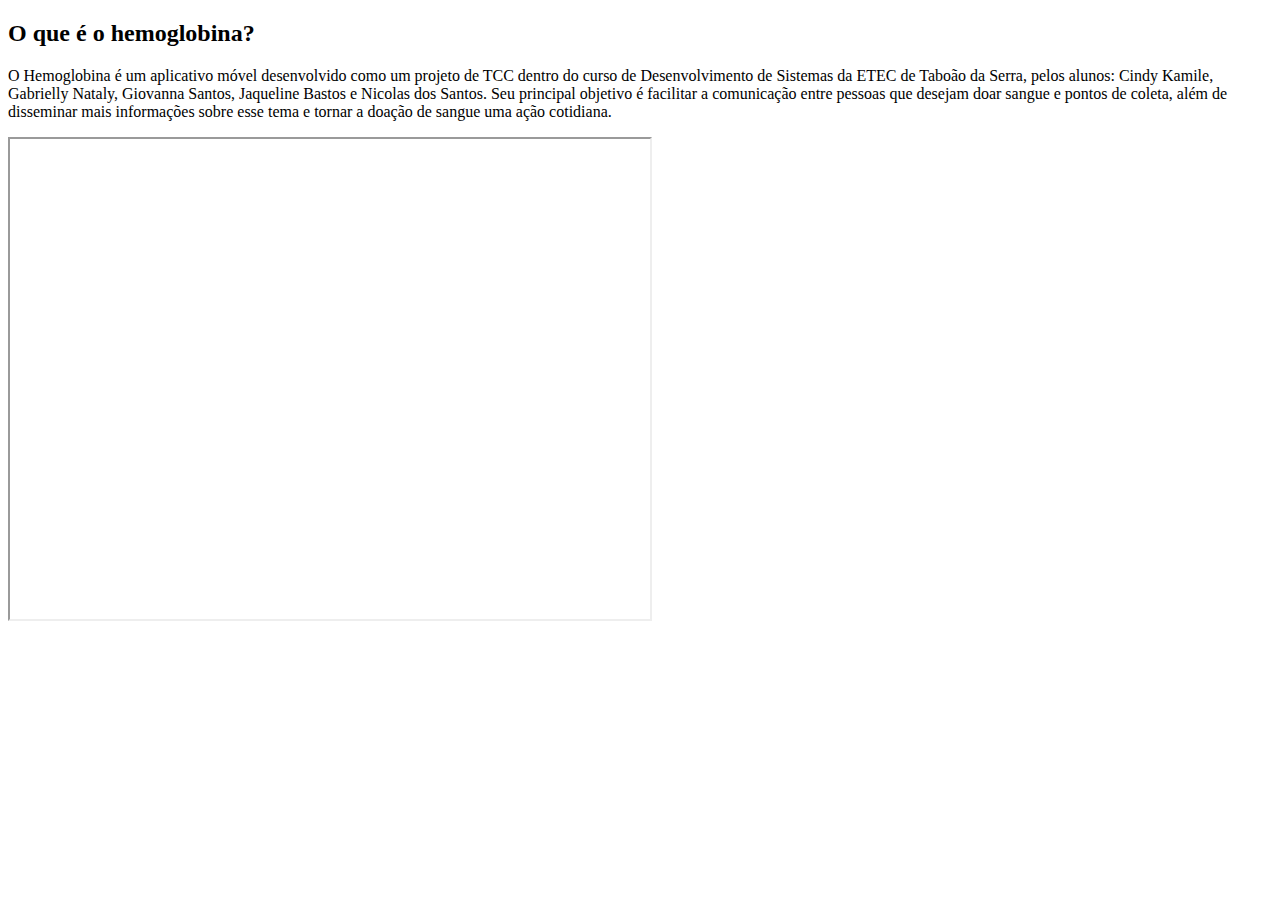
==== index.html @ 2a04b61e "modelo" ====
<!DOCTYPE html>
<html lang="pt-br">
    <head>
        <meta charset="UTF-8">
        <meta name="description" content="Hemoglobina: doação de sangue. Assim como um doador frequente, doar faz bem pra muita gente!">
        <title> Hemoglobina </title>
        <link rel="stylesheet" href="estilo-hemoglobina.css">
    </head>

    <body>
        <header>
            <!-- Menu da Cindy -->
        </header>
        
        <main>
            <section>
                <!-- Apresentação do aplicativo -->
            </section>

            <section>
                <!-- O que é o hemoglobina?-->
                <div>
                    <h2> O que é o hemoglobina? </h2>
                    <p> O Hemoglobina é um aplicativo móvel desenvolvido como um projeto de TCC dentro do curso de Desenvolvimento de Sistemas da ETEC de Taboão da Serra, pelos alunos: Cindy Kamile, Gabrielly Nataly, Giovanna Santos, Jaqueline Bastos e Nicolas dos Santos. Seu principal objetivo é facilitar a comunicação entre pessoas que desejam doar sangue e pontos de coleta, além de disseminar mais informações sobre esse tema e tornar a doação de sangue uma ação cotidiana. </p>
                </div>

                <div>
                    <iframe src="https://drive.google.com/file/d/12g1FwPcoim6Q3Van31JSs3WAT36o2fSf/preview" width="640" height="480" allow="autoplay"></iframe>
                </div>
            </section>

            <section>
                <!-- Como o aplicativo funciona (doador)-->
            </section>

            <section>
                <!-- Como o aplicativo funciona (hemocentro)-->
            </section>

            <section>
                <!-- Porquê usar o hemoglobina (doador)-->
            </section>

            <section>
                <!-- Porquê usar o hemoglobina (hemocentro)-->
            </section>

            <section>
                <!-- Perguntas frequentes-->
            </section>
        </main>

        <footer>
            <!-- Footer da Cindy-->
        </footer>
    </body>

</html>
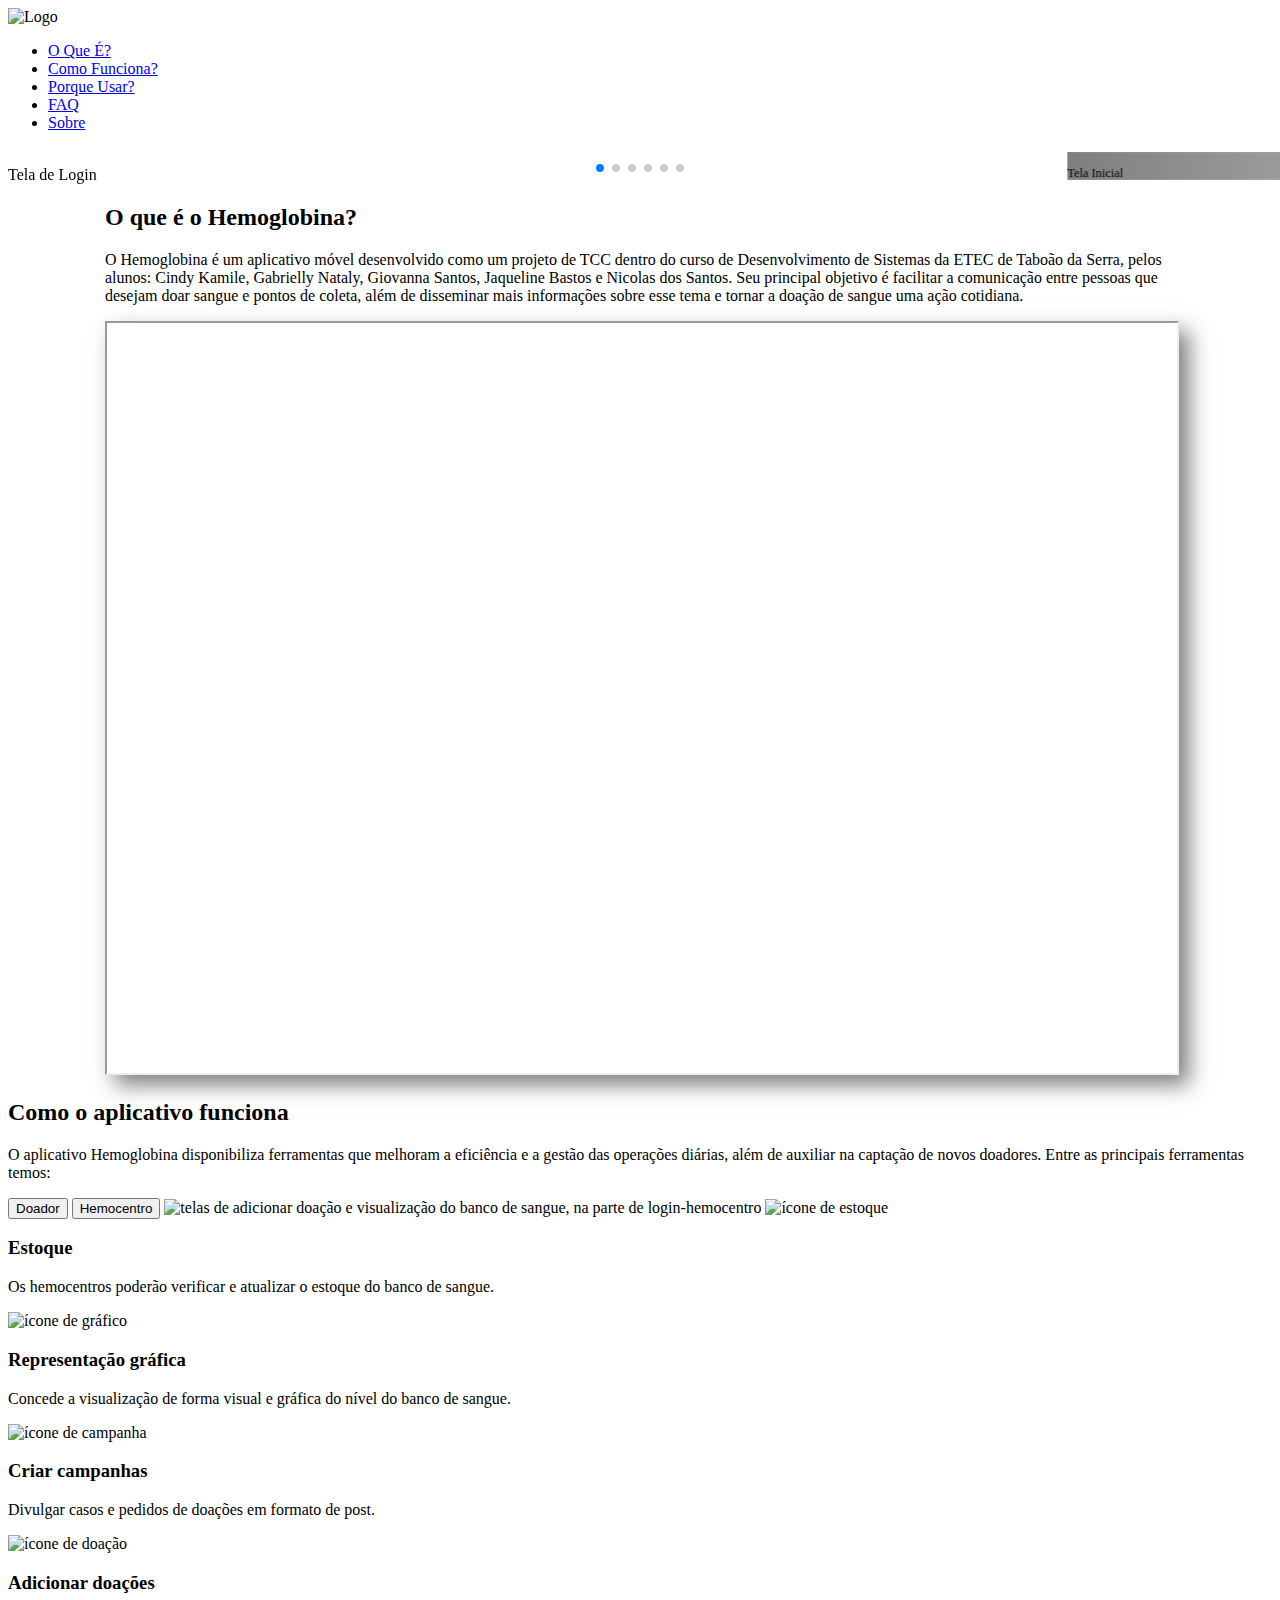
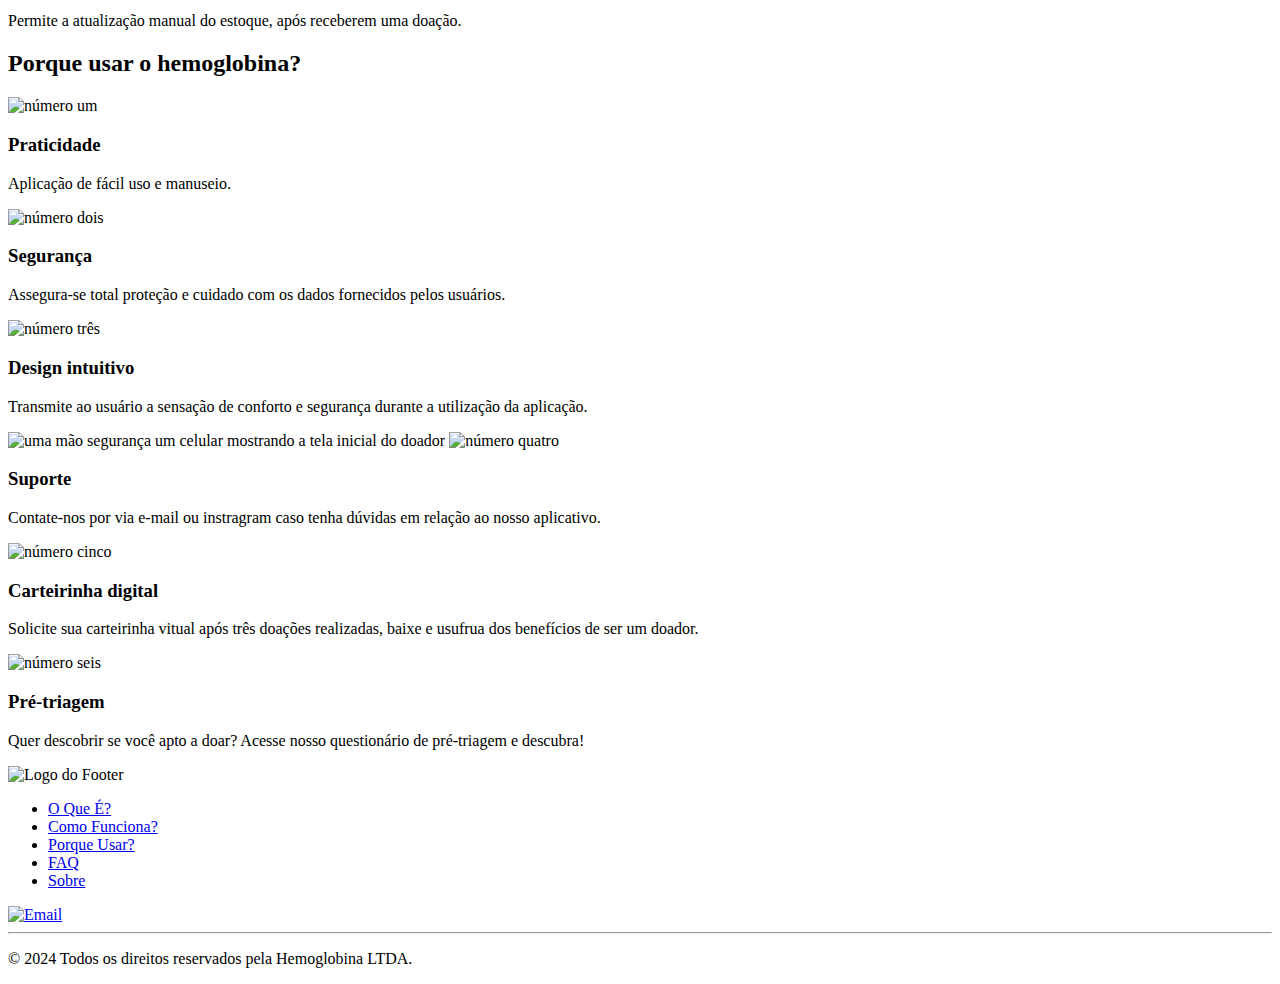
==== commit 4b34c308: "minha parte e da cindy juntas" ====
--- a/index.html
+++ b/index.html
@@ -1,58 +1,205 @@
 <!DOCTYPE html>
-<html lang="pt-br">
-    <head>
-        <meta charset="UTF-8">
-        <meta name="description" content="Hemoglobina: doação de sangue. Assim como um doador frequente, doar faz bem pra muita gente!">
-        <title> Hemoglobina </title>
-        <link rel="stylesheet" href="estilo-hemoglobina.css">
-    </head>
-
-    <body>
-        <header>
-            <!-- Menu da Cindy -->
-        </header>
+<html>
+  <head>
+    <meta charset="utf-8">
+    <meta name="viewport" content="width=device-width">
+    <title> Hemoglobina: doação de sangue </title>
+    <link rel="stylesheet" href="https://cdn.jsdelivr.net/npm/swiper@11/swiper-bundle.min.css" />
+    <link href="estilo-index.css" rel="stylesheet" type="text/css" />
+  </head>
+
+  <!-- Menu -->
+  <header>
+    <nav>
+      <div class="logo">
+        <img src="./assets/LogoHemoglobina.svg" alt="Logo">
+      </div>
+      <ul>
+        <li><a href="#oq">O Que É?</a></li>
+        <li><a href="#func">Como Funciona?</a></li>
+        <li><a href="#divulg">Porque Usar?</a></li>
+        <li><a href="#faq">FAQ</a></li>
+        <li><a href="sobre.html">Sobre</a></li>
+      </ul>
+    </nav>
+  </header>
+
+  <body>
+    <!-- Apresentação do aplicativo -->
+    <!-- Slider main container -->
+    <div class="swiper-container">
+      <!-- Additional required wrapper -->
+      <div class="swiper-wrapper">
+        <!-- Slides -->
+        <div class="swiper-slide">
+          <img src="./assets/Tela de login Hemoglobina.png" alt="">
+          <div class="title">
+            <span>Tela de Login</span>
+          </div>
+        </div>
+        <div class="swiper-slide">
+          <img src="./assets/Tela inicial Hemoglobina.png" alt="">
+          <div class="title">
+            <span>Tela Inicial</span>
+          </div>
+        </div>
+        <div class="swiper-slide">
+          <img src="./assets/Tela de cadastro-login Hemoglobina.png" alt="">
+          <div class="title">
+            <span>Tela de Cadastro</span>
+          </div>
+        </div>
+        <div class="swiper-slide">
+          <img src="./assets/Tela de login Hemoglobina.png" alt="">
+          <div class="title">
+            <span>Tela de Login</span>
+          </div>
+        </div>
+        <div class="swiper-slide">
+          <img src="./assets/Tela inicial Hemoglobina.png" alt="">
+          <div class="title">
+            <span>Tela Inicial</span>
+          </div>
+        </div>
+        <div class="swiper-slide">
+          <img src="./assets/Tela de cadastro-login Hemoglobina.png" alt="">
+          <div class="title">
+            <span>Tela de Cadastro</span>
+          </div>
+        </div>
+      </div>
+      <!-- Pagination -->
+      <div class="swiper-pagination"></div>
+    </div>
+
+    <div class="apresentacao2" style="width: 1070px; margin: 0 auto;" id="oq">
+      <!-- O que é o hemoglobina?-->
+      <div>
+          <h2 class="home-title"> O que é o Hemoglobina? </h2>
+          <p class="home-text"> O Hemoglobina é um aplicativo móvel desenvolvido como um projeto de TCC dentro do curso de Desenvolvimento de Sistemas da ETEC de Taboão da Serra, pelos alunos: Cindy Kamile, Gabrielly Nataly, Giovanna Santos, Jaqueline Bastos e Nicolas dos Santos. Seu principal objetivo é facilitar a comunicação entre pessoas que desejam doar sangue e pontos de coleta, além de disseminar mais informações sobre esse tema e tornar a doação de sangue uma ação cotidiana. </p>
+      </div>
+
+      <div>
+          <iframe src="https://drive.google.com/file/d/12g1FwPcoim6Q3Van31JSs3WAT36o2fSf/preview" width="1070" height="750" allow="autoplay" controls style="box-shadow: 10px 10px 20px rgba(0, 0, 0, 0.5);"></iframe>
+      </div>
+    </div>
+
+    <!-- Como o aplicativo funciona -->
+    <div class="doador" id="func">
+      <!-- Código da parte doador -->
+    </div>
+
+     <div class="hemocentro">
+        <h2> Como o aplicativo funciona </h2>
+        <p> O aplicativo Hemoglobina disponibiliza ferramentas que melhoram a eficiência e a gestão das operações diárias, além de auxiliar na captação de novos doadores. Entre as principais ferramentas temos: </p>
+
+        <button> Doador </button>
+        <button> Hemocentro </button>
+
+        <img src="./assets/app-hemocentro.png" alt="telas de adicionar doação e visualização do banco de sangue, na parte de login-hemocentro">
+
+        <img src="./assets/estoque.png" alt="ícone de estoque">
+        <h3> Estoque </h3>
+        <p> Os hemocentros poderão verificar e atualizar
+          o estoque do banco de sangue. </p>
+
+        <img src="./assets/grafico.png" alt="ícone de gráfico">
+        <h3> Representação gráfica </h3>
+        <p> Concede a visualização de forma visual  e gráfica do nível do banco de sangue. </p>
+
+        <img src="./assets/campanha.png" alt="ícone de campanha">
+        <h3> Criar campanhas </h3>
+        <p> Divulgar casos e pedidos de doações
+          em formato de post. </p>
+
+        <img src="./assets/doacoes.png" alt="ícone de doação">
+        <h3> Adicionar doações </h3>
+        <p> Permite a atualização manual do estoque, 
+          após receberem uma doação.  </p>
+     </div>
+
+     <!-- Por que usar o hemoglobina? -->
+     <div class="divulgacao-doador" id="divulg">
+    <!-- Parte do doador -->
+    </div>
+
+      <div class="divulgacao-hemocentro">
+        <h2> Porque usar o hemoglobina? </h2>
+
+        <img src="./assets/1.png" alt="número um">
+        <h3> Praticidade </h3>
+        <p> Aplicação de fácil uso e manuseio. </p>
         
-        <main>
-            <section>
-                <!-- Apresentação do aplicativo -->
-            </section>
-
-            <section>
-                <!-- O que é o hemoglobina?-->
-                <div>
-                    <h2> O que é o hemoglobina? </h2>
-                    <p> O Hemoglobina é um aplicativo móvel desenvolvido como um projeto de TCC dentro do curso de Desenvolvimento de Sistemas da ETEC de Taboão da Serra, pelos alunos: Cindy Kamile, Gabrielly Nataly, Giovanna Santos, Jaqueline Bastos e Nicolas dos Santos. Seu principal objetivo é facilitar a comunicação entre pessoas que desejam doar sangue e pontos de coleta, além de disseminar mais informações sobre esse tema e tornar a doação de sangue uma ação cotidiana. </p>
-                </div>
-
-                <div>
-                    <iframe src="https://drive.google.com/file/d/12g1FwPcoim6Q3Van31JSs3WAT36o2fSf/preview" width="640" height="480" allow="autoplay"></iframe>
-                </div>
-            </section>
-
-            <section>
-                <!-- Como o aplicativo funciona (doador)-->
-            </section>
-
-            <section>
-                <!-- Como o aplicativo funciona (hemocentro)-->
-            </section>
-
-            <section>
-                <!-- Porquê usar o hemoglobina (doador)-->
-            </section>
-
-            <section>
-                <!-- Porquê usar o hemoglobina (hemocentro)-->
-            </section>
-
-            <section>
-                <!-- Perguntas frequentes-->
-            </section>
-        </main>
-
-        <footer>
-            <!-- Footer da Cindy-->
-        </footer>
-    </body>
+        <img src="./assets/" alt="número dois">
+        <h3> Segurança </h3>
+        <p> Assegura-se total proteção e cuidado com os dados fornecidos pelos usuários. </p>
+
+        <img src="./assets/3.png" alt="número três">
+        <h3> Design intuitivo </h3>
+        <p> Transmite ao usuário a sensação de conforto e segurança durante a utilização da aplicação. </p>
+
+        <img src="./assets/celular.png" alt="uma mão segurança um celular mostrando a tela inicial do doador">
+
+        <img src="./assets/4.png" alt="número quatro">
+        <h3> Suporte </h3>
+        <p> Contate-nos por via e-mail ou instragram caso tenha dúvidas em relação ao nosso aplicativo. </p>
+
+        <img src="./assets/5.png" alt="número cinco">
+        <h3> Carteirinha digital </h3>
+        <p> Solicite sua carteirinha vitual após três doações realizadas, baixe e usufrua dos benefícios de ser um doador. </p>
+
+        <img src="./assets/6.png" alt="número seis">
+        <h3> Pré-triagem </h3>
+        <p> Quer descobrir se você apto a doar? Acesse nosso questionário de pré-triagem e descubra! </p>
+      </div>
+
+      <div class="faq" id="faq">
+        <!-- Perguntas frequentes-->
+      </div>
+
+    <div class="separadorCima">
+    </div>
+
+    <!-- Footer -->
+    <footer>
+      <div class="footer-logo">
+        <img src="./assets/LogoHemoglobina.svg" alt="Logo do Footer">
+      </div>
+      <ul class="footer-menu">
+        <li><a href="#oq">O Que É?</a></li>
+        <li><a href="#func">Como Funciona?</a></li>
+        <li><a href="#divulg">Porque Usar?</a></li>
+        <li><a href="#faq">FAQ</a></li>
+        <li><a href="sobre.html">Sobre</a></li>
+      </ul>
+      <div class="footer-icons">
+        <a href="#"><img src="./assets/Icones.png" alt="Email"></a>
+      </div>
+      <hr>
+      <p>&copy; 2024 Todos os direitos reservados pela Hemoglobina LTDA.</p>
+    </footer>
+
+    <!-- Javascript interno -->
+    <script src="https://cdn.jsdelivr.net/npm/swiper@11/swiper-bundle.min.js"></script>
+    <script>
+      var swiper = new Swiper('.swiper-container', {
+        effect: 'coverflow',
+        grabCursor: true,
+        centeredSlides: true,
+        slidesPerView: 'auto',
+        coverflowEffect: {
+          rotate: 0,
+          stretch: 80,
+          depth: 350,
+          modifier: 1,
+          slideShadows: true,
+        },
+        pagination: {
+          el: '.swiper-pagination',
+          clickable: true,
+        },
+      });
+    </script>
+  </body>
 
 </html>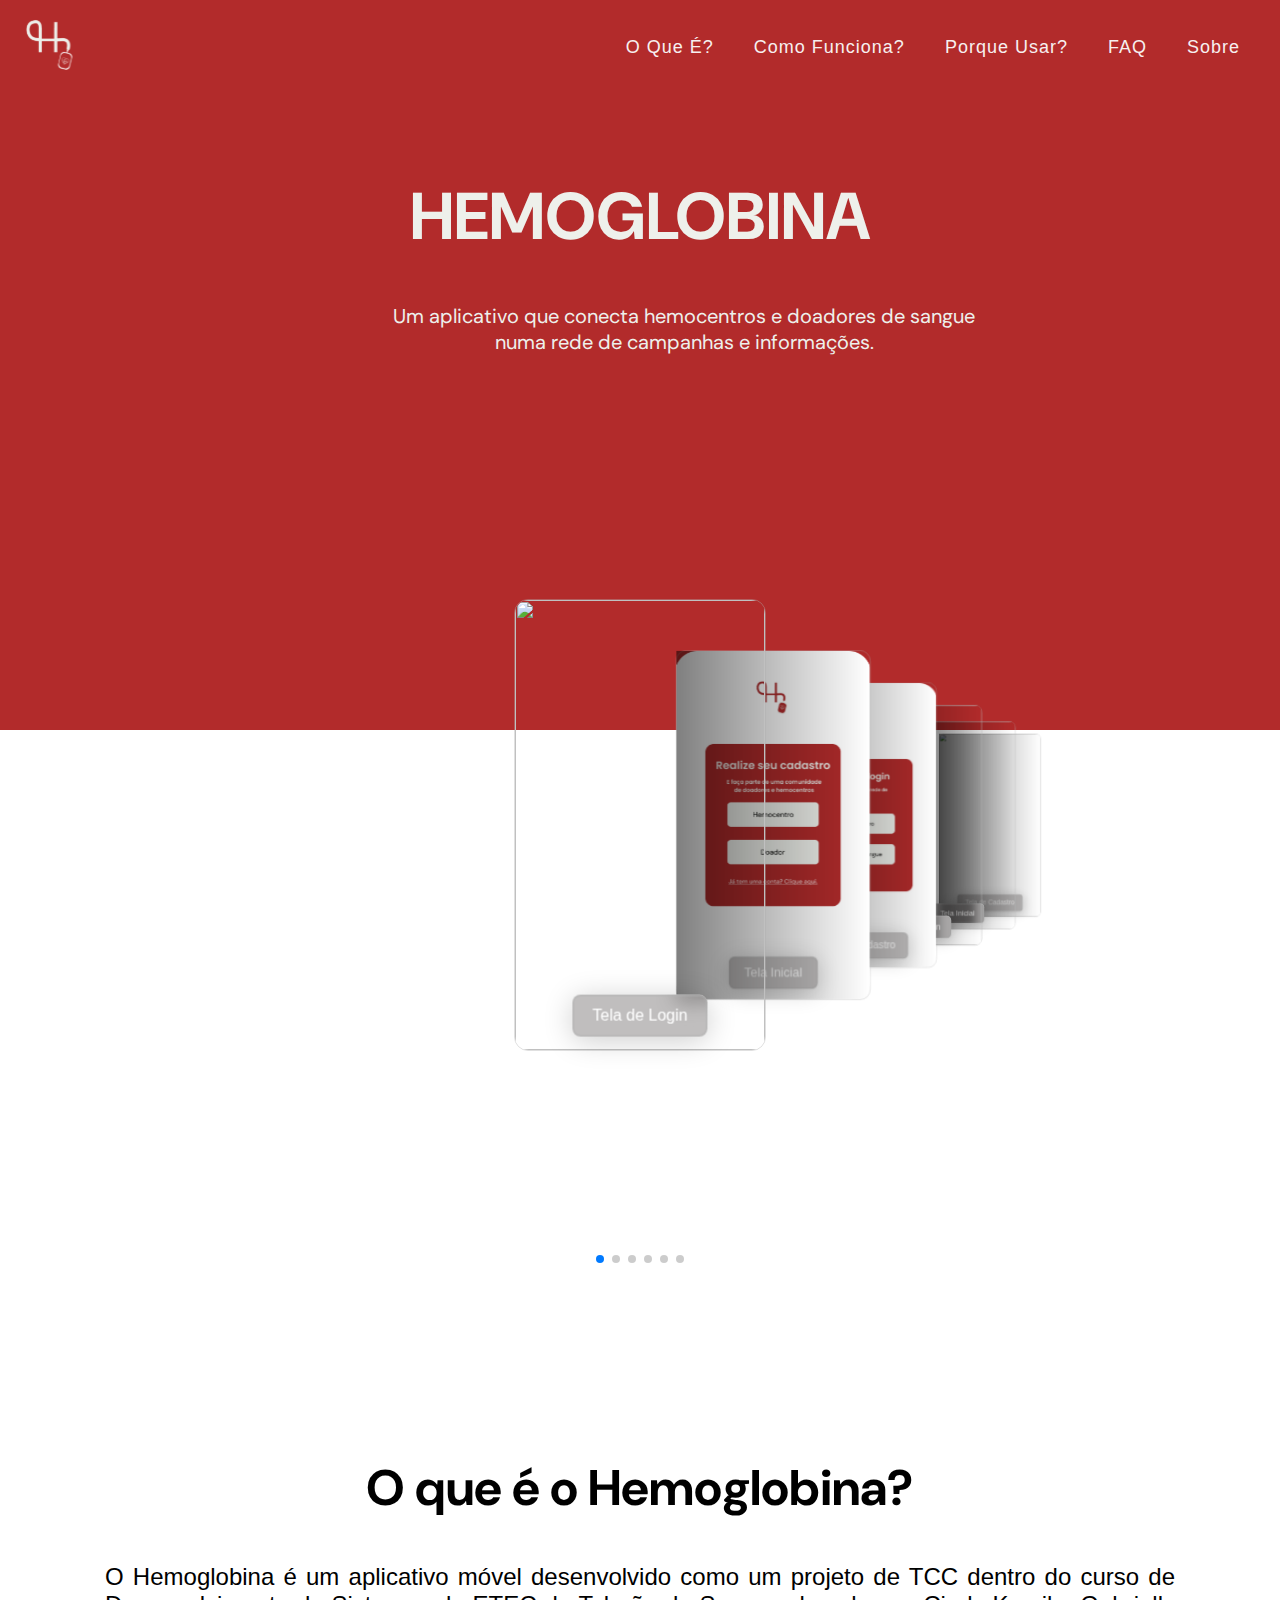
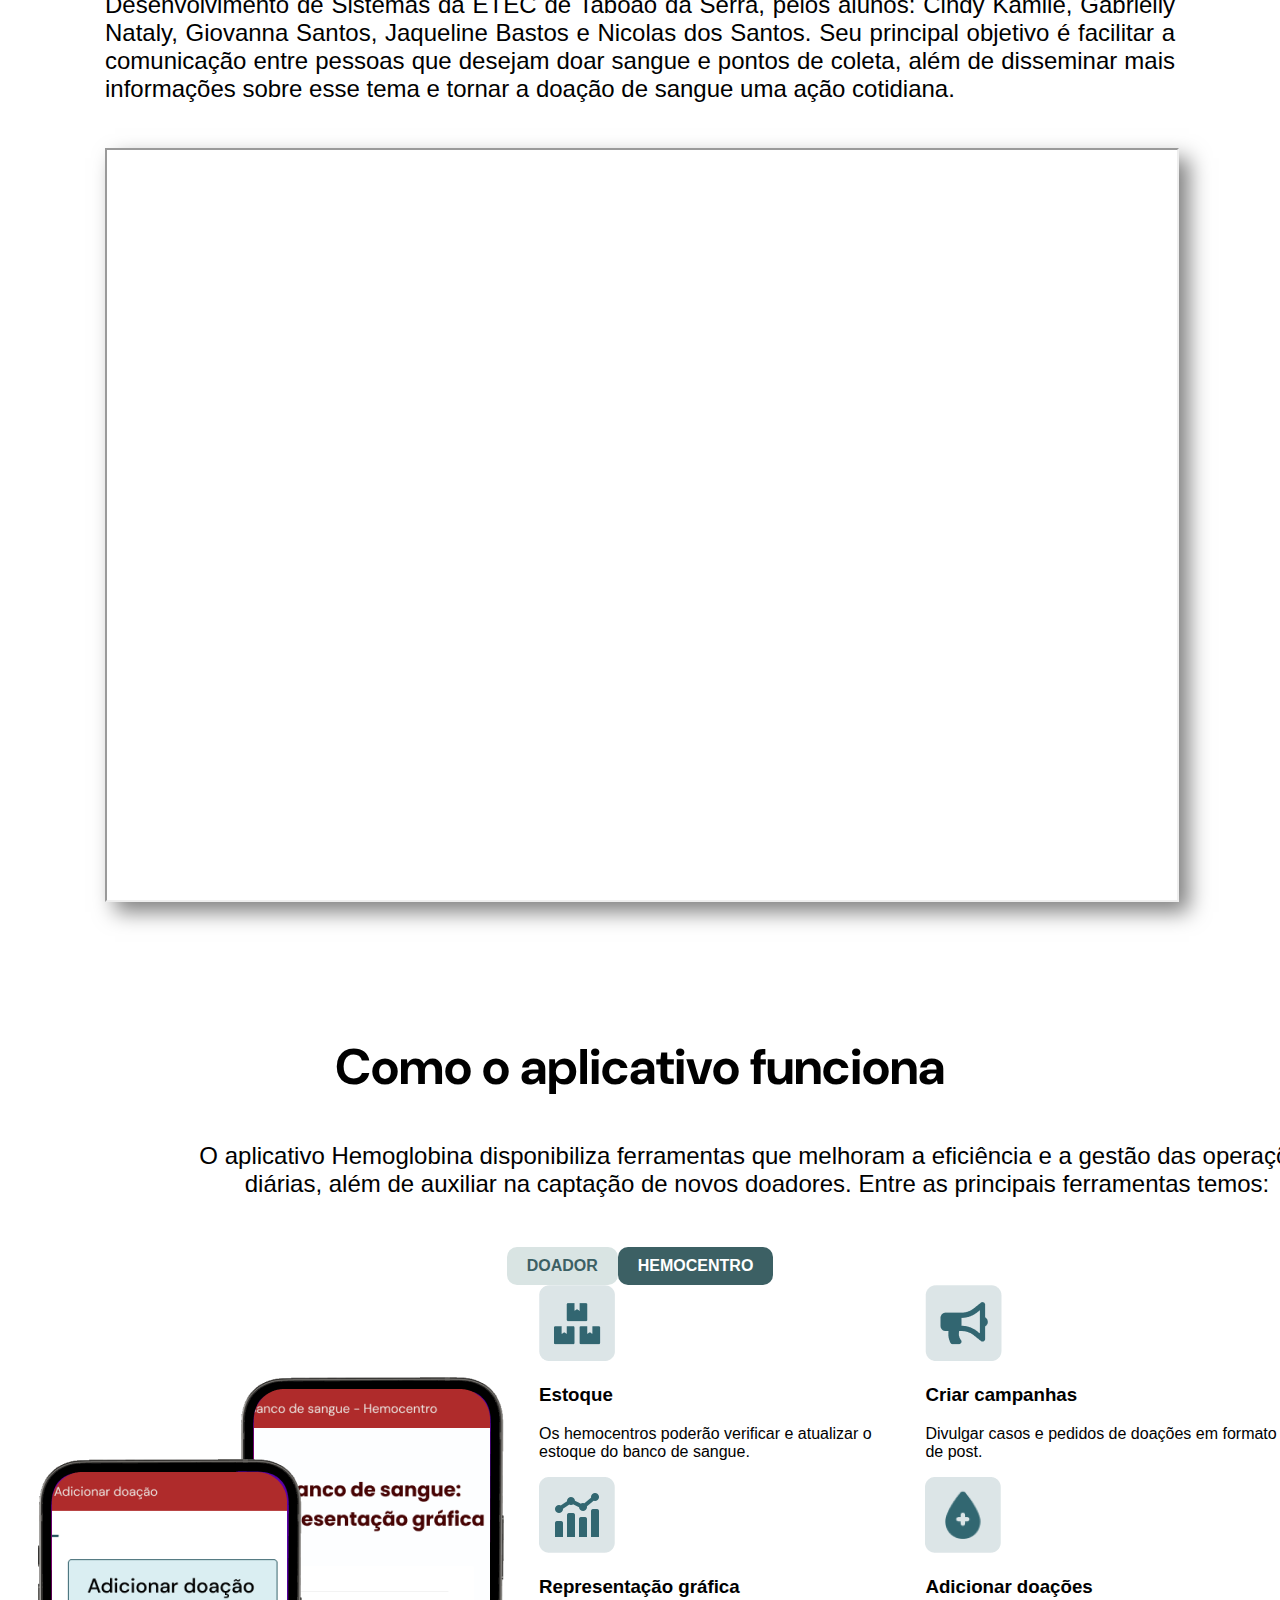
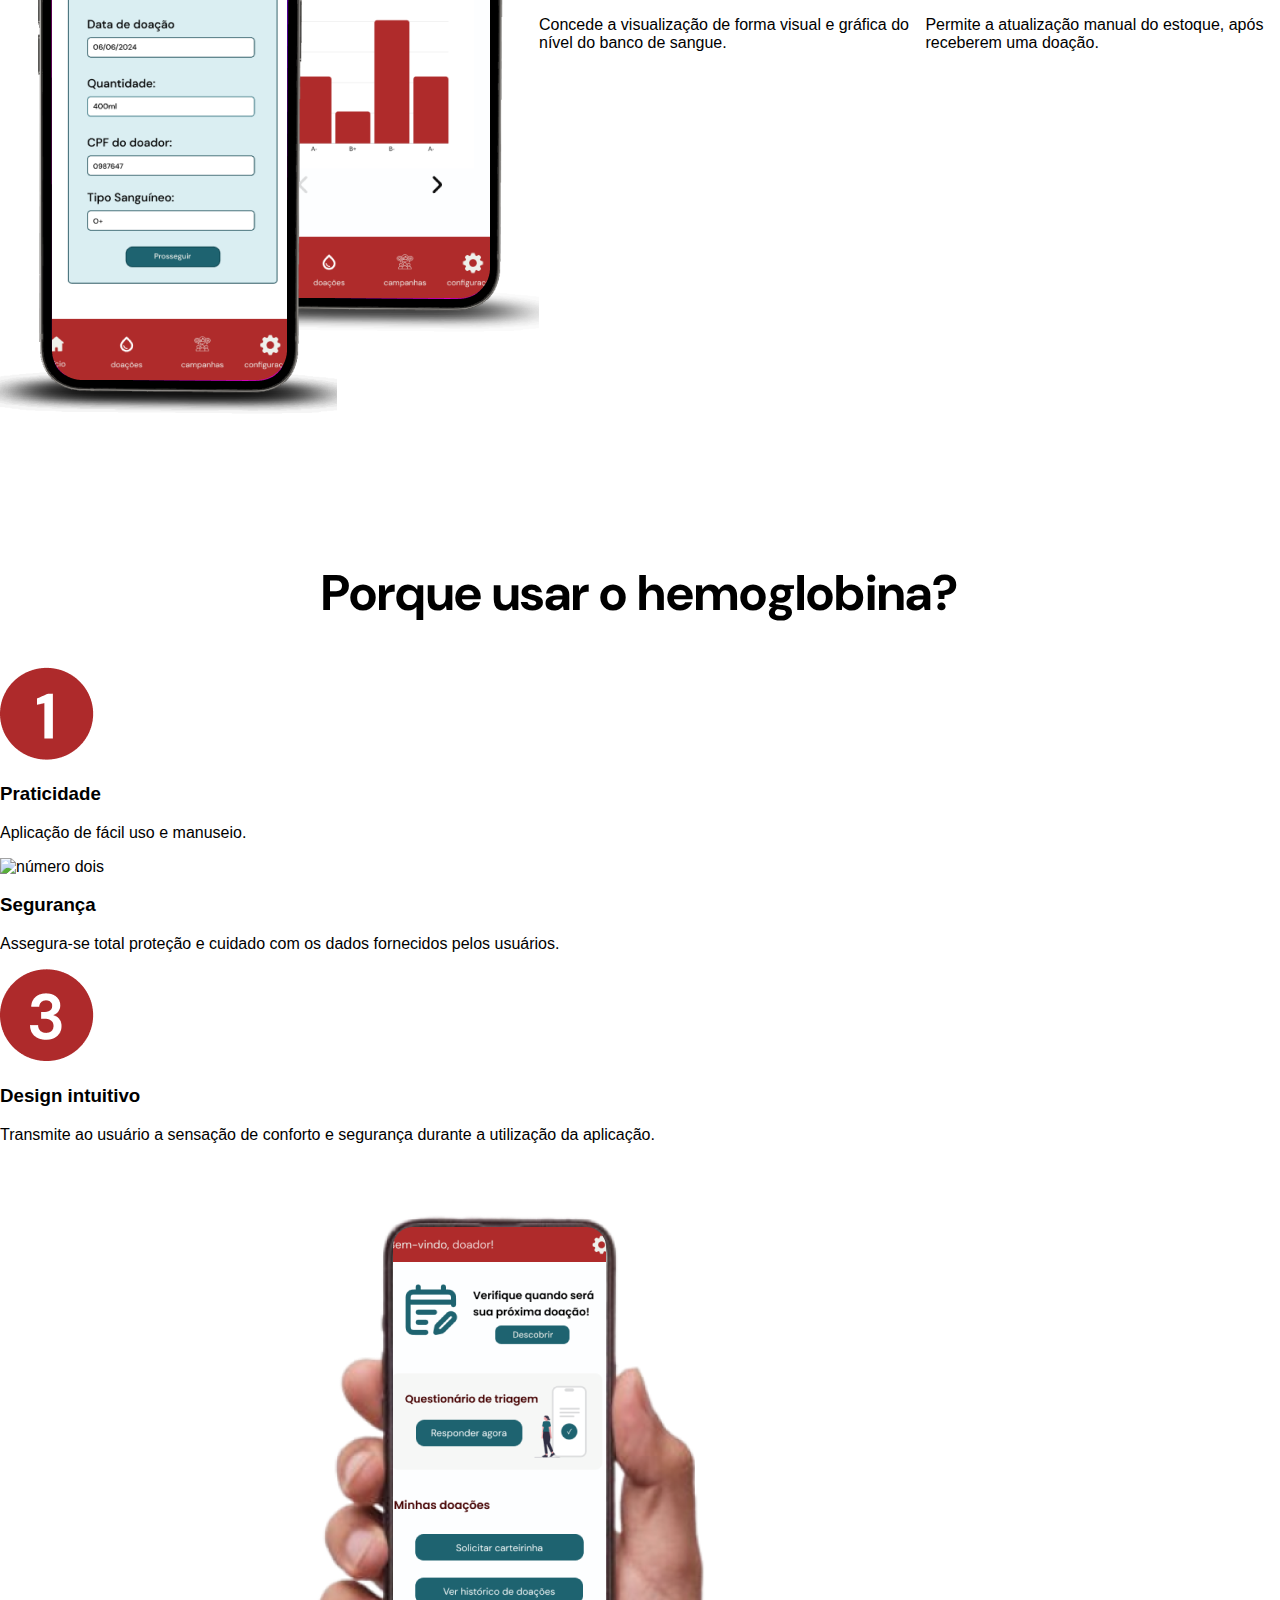
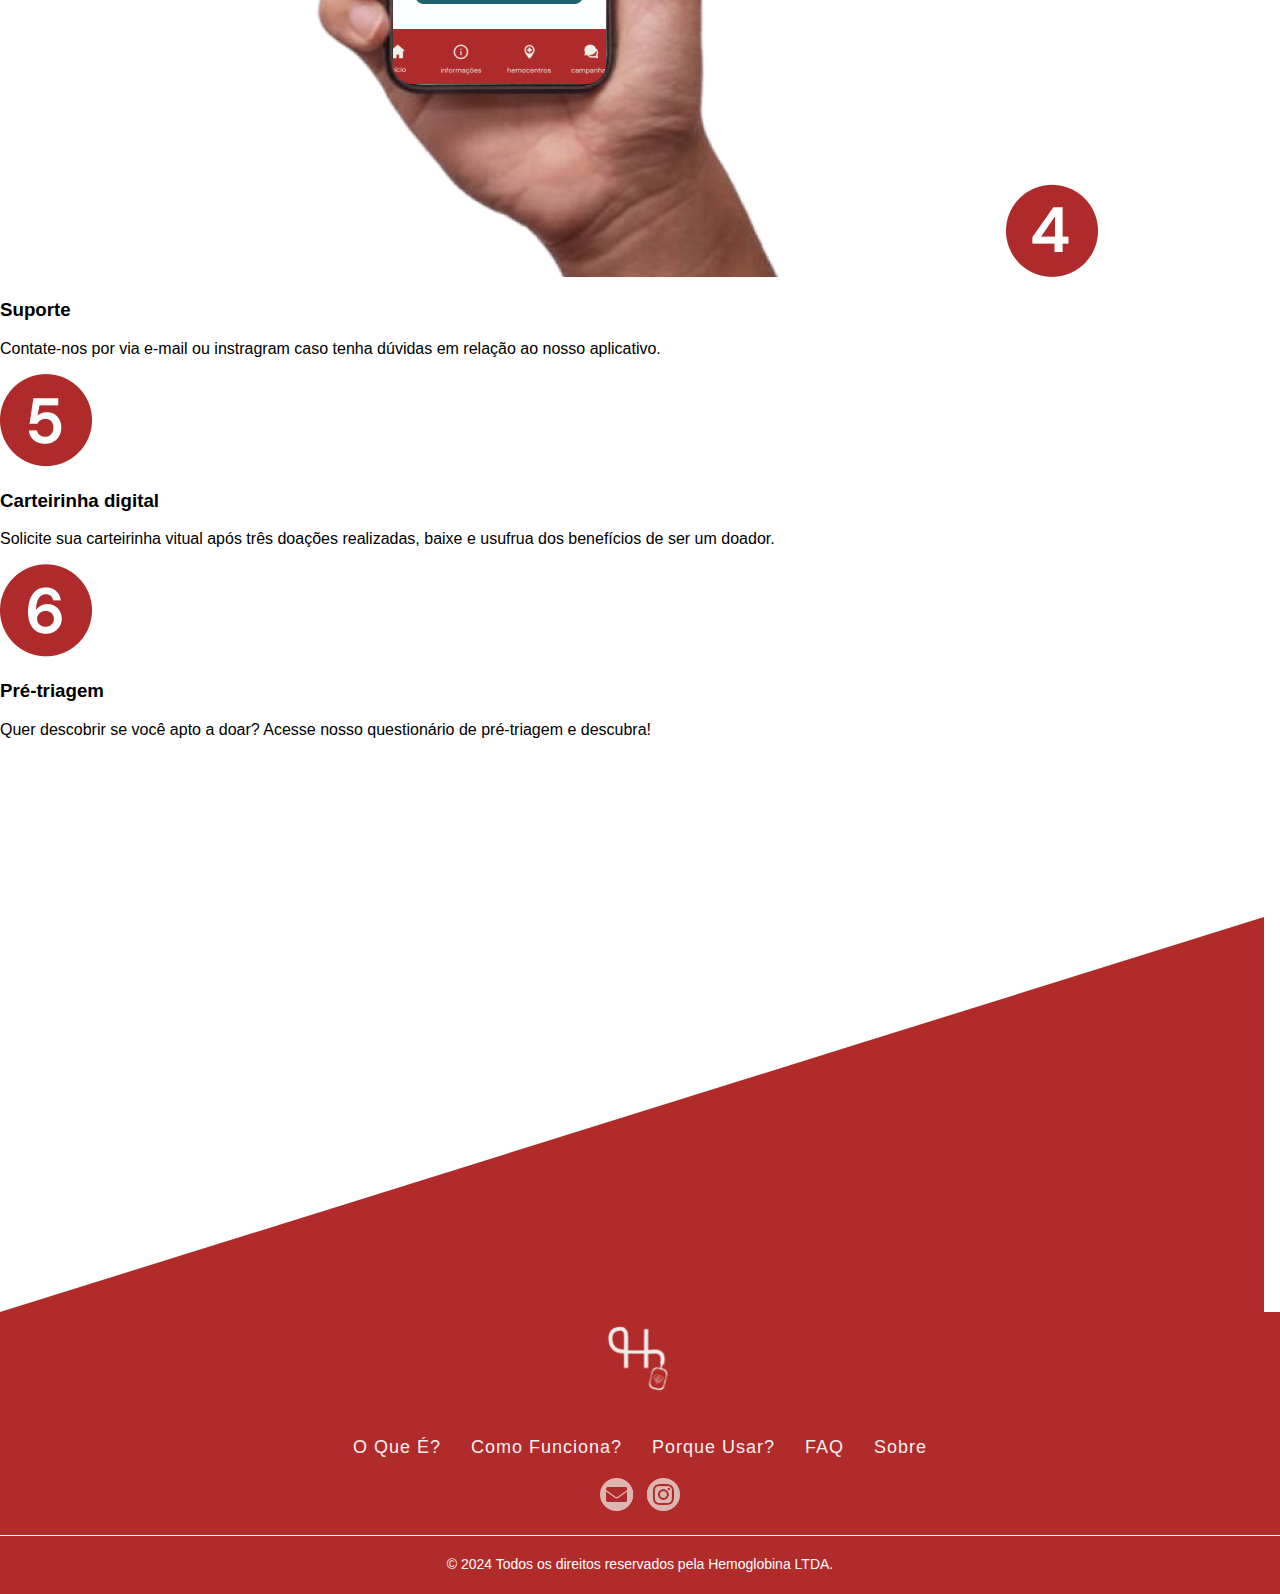
==== commit dc142910: "página do sobre prontinha" ====
--- a/index.html
+++ b/index.html
@@ -25,6 +25,11 @@
   </header>
 
   <body>
+    <div class="textos-inicial">
+      <h1>HEMOGLOBINA</h1>
+      <p class="home-p">Um aplicativo que conecta hemocentros e doadores de sangue numa rede de campanhas e informações.</p>
+    </div>
+
     <!-- Apresentação do aplicativo -->
     <!-- Slider main container -->
     <div class="swiper-container">
@@ -32,37 +37,37 @@
       <div class="swiper-wrapper">
         <!-- Slides -->
         <div class="swiper-slide">
+          <img src="./assets/Tela de inicialização.png" alt="">
+          <div class="title">
+            <span>Tela de Login</span>
+          </div>
+        </div>
+        <div class="swiper-slide">
+          <img src="./assets/Tela de cadastro-login Hemoglobina.png" alt="">
+          <div class="title">
+            <span>Tela Inicial</span>
+          </div>
+        </div>
+        <div class="swiper-slide">
           <img src="./assets/Tela de login Hemoglobina.png" alt="">
           <div class="title">
+            <span>Tela de Cadastro</span>
+          </div>
+        </div>
+        <div class="swiper-slide">
+          <img src="./assets/HomeDoador.png" alt="">
+          <div class="title">
             <span>Tela de Login</span>
           </div>
         </div>
         <div class="swiper-slide">
-          <img src="./assets/Tela inicial Hemoglobina.png" alt="">
+          <img src="./assets/HemocentrosPróximos1.png" alt="">
           <div class="title">
             <span>Tela Inicial</span>
           </div>
         </div>
         <div class="swiper-slide">
-          <img src="./assets/Tela de cadastro-login Hemoglobina.png" alt="">
-          <div class="title">
-            <span>Tela de Cadastro</span>
-          </div>
-        </div>
-        <div class="swiper-slide">
-          <img src="./assets/Tela de login Hemoglobina.png" alt="">
-          <div class="title">
-            <span>Tela de Login</span>
-          </div>
-        </div>
-        <div class="swiper-slide">
-          <img src="./assets/Tela inicial Hemoglobina.png" alt="">
-          <div class="title">
-            <span>Tela Inicial</span>
-          </div>
-        </div>
-        <div class="swiper-slide">
-          <img src="./assets/Tela de cadastro-login Hemoglobina.png" alt="">
+          <img src="./assets/HomeHemocentro.png" alt="">
           <div class="title">
             <span>Tela de Cadastro</span>
           </div>
@@ -90,33 +95,37 @@
     </div>
 
      <div class="hemocentro">
-        <h2> Como o aplicativo funciona </h2>
-        <p> O aplicativo Hemoglobina disponibiliza ferramentas que melhoram a eficiência e a gestão das operações diárias, além de auxiliar na captação de novos doadores. Entre as principais ferramentas temos: </p>
-
-        <button> Doador </button>
-        <button> Hemocentro </button>
-
-        <img src="./assets/app-hemocentro.png" alt="telas de adicionar doação e visualização do banco de sangue, na parte de login-hemocentro">
-
-        <img src="./assets/estoque.png" alt="ícone de estoque">
-        <h3> Estoque </h3>
-        <p> Os hemocentros poderão verificar e atualizar
-          o estoque do banco de sangue. </p>
-
-        <img src="./assets/grafico.png" alt="ícone de gráfico">
-        <h3> Representação gráfica </h3>
-        <p> Concede a visualização de forma visual  e gráfica do nível do banco de sangue. </p>
-
-        <img src="./assets/campanha.png" alt="ícone de campanha">
-        <h3> Criar campanhas </h3>
-        <p> Divulgar casos e pedidos de doações
-          em formato de post. </p>
-
-        <img src="./assets/doacoes.png" alt="ícone de doação">
-        <h3> Adicionar doações </h3>
-        <p> Permite a atualização manual do estoque, 
-          após receberem uma doação.  </p>
-     </div>
+        <h2 class="home-title2"> Como o aplicativo funciona </h2>
+        <p class="home-text2"> O aplicativo Hemoglobina disponibiliza ferramentas que melhoram a eficiência e a gestão das operações diárias, além de auxiliar na captação de novos doadores. Entre as principais ferramentas temos: </p>
+
+        <div class="button-container">
+          <button class="button doador">DOADOR</button>
+          <button class="button hemocentro">HEMOCENTRO</button>
+        </div>
+
+        <div class="hemocentro2">
+            <img class="tela-celular" src="./assets/app-hemocentro.png" alt="telas de adicionar doação e visualização do banco de sangue, na parte de login-hemocentro">
+          
+            <div class="detalhes-hemo1">
+              <img class="est-img" src="./assets/estoque.png" alt="ícone de estoque">
+              <h3> Estoque </h3>
+              <p> Os hemocentros poderão verificar e atualizar o estoque do banco de sangue. </p>
+      
+              <img src="./assets/grafico.png" alt="ícone de gráfico">
+              <h3> Representação gráfica </h3>
+              <p> Concede a visualização de forma visual  e gráfica do nível do banco de sangue. </p>
+            </div>
+
+          <div class="detalhes-hemo2">
+            <img src="./assets/campanha.png" alt="ícone de campanha">
+            <h3> Criar campanhas </h3>
+            <p> Divulgar casos e pedidos de doações em formato de post. </p>
+      
+            <img src="./assets/doacoes.png" alt="ícone de doação">
+            <h3> Adicionar doações </h3>
+            <p> Permite a atualização manual do estoque, após receberem uma doação.  </p>
+          </div>
+        </div>
 
      <!-- Por que usar o hemoglobina? -->
      <div class="divulgacao-doador" id="divulg">
@@ -124,7 +133,7 @@
     </div>
 
       <div class="divulgacao-hemocentro">
-        <h2> Porque usar o hemoglobina? </h2>
+        <h2 class="home-title"> Porque usar o hemoglobina? </h2>
 
         <img src="./assets/1.png" alt="número um">
         <h3> Praticidade </h3>
--- a/estilo-index.css
+++ b/estilo-index.css
@@ -0,0 +1,300 @@
+/* importação da fonte principal */
+@import url('https://fonts.googleapis.com/css2?family=DM+Sans:ital,opsz,wght@0,9..40,100..1000;1,9..40,100..1000&display=swap');
+
+/* Cores em variáveis */
+:root{
+  --BrancoFundo: #EEF0EB;
+  --Vermelho: #AE2A2B;
+  --Azul: #326671; 
+}
+
+/* Estilos gerais */
+html, body {
+    margin: 0;
+    padding: 0;
+    font-family: Arial, sans-serif;
+    min-height: 100%;
+    position: relative;
+  }
+  
+  body {
+    padding-bottom: 150px; /* Espaço para o footer */
+  }
+  
+  /* Menu */
+  header {
+    background-color: #b22b2b; /* Cor vermelha semelhante ao da imagem */
+    padding: 15px 0;
+    height: 700px;
+  }
+  
+  nav {
+    display: flex;
+    justify-content: space-between;
+    align-items: center;
+    padding: 0 20px;
+  }
+  
+  nav .logo img {
+    height: 60px;
+  }
+  
+  nav ul {
+    list-style-type: none;
+    display: flex;
+    margin: 0;
+    padding: 0;
+  }
+  
+  nav ul li {
+    margin: 0 20px;
+  }
+  
+  nav ul li a {
+    color: #f7f0f0; /* Cor branca com leve opacidade */
+    text-decoration: none;
+    font-size: 18px;
+    font-weight: normal;
+    letter-spacing: 1px;
+    transition: color 0.3s;
+  }
+  
+  nav ul li a:hover {
+    color: #326671; /* Cor amarela ao passar o mouse */
+  }
+  
+  /* Conteúdo */
+  .content {
+    padding: 20px;
+  }
+  
+  /* Carrossel de Imagens */
+  .swiper-container {
+    display: flex;
+    justify-content: center;
+    align-items: center;
+    min-height: 100vh;
+    margin-bottom: 20vh;
+    color: #fff;
+    overflow: hidden;
+  }
+  
+  .swiper-slide {
+    position: relative;
+    width: 250px;
+    height: 450px;
+    aspect-ratio: 3/4;
+    border-radius: 14px;
+    border: 1px solid rgba(177, 177, 177, 0.4);
+  }
+  
+  .swiper-slide img {
+    display: block;
+    width: 100%;
+    height: 100%;
+    object-fit: cover;
+    border-radius: inherit;
+    user-select: none;
+  }
+  
+  .title {
+    position: absolute;
+    bottom: 5px;
+    left: 50%;
+    transform: translate(-50%, -20%);
+    width: max-content;
+    text-align: center;
+    padding: 10px 18px;
+    background: rgba(46, 39, 39, 0.3);
+    border-radius: 8px;
+    border: 2px solid rgba(177, 177, 177, 0.4);
+    box-shadow: 0 4px 30px rgba(0, 0, 0, 0.2);
+    backdrop-filter: blur(10px);
+    -webkit-backdrop-filter: blur(10px);
+    transition: all 0.5s linear;
+  }
+
+  .textos-inicial {
+    margin-top: -600px;
+  }
+
+  h1 {
+    font-family: 'Dm Sans', sans-serif;
+    color: var(--BrancoFundo);
+
+    justify-content: center;
+    text-align: center;
+
+    font-size: 66px;
+  }
+
+  .home-p {
+    font-family: 'Dm Sans', sans-serif;
+    color: var(--BrancoFundo);
+    width: 600px;
+
+    justify-content: center;
+    text-align: center;
+
+    margin-left: 30%;
+
+    font-size: 20px;
+  }
+  
+  /* estilo do "o que é o hemoglobina?" */
+  .apresentacao2 {
+    margin: 15%;
+    margin-top: -3%;
+
+    justify-content: center;
+    align-items: center;
+    box-sizing: border-box;
+  }
+
+  .home-title {
+    font-family: 'Dm Sans', sans-serif;
+    font-size: 50px;
+    font-weight: 700;
+    text-align: center;
+  }
+
+  .home-text {
+    font-size: 24px;
+    text-align: justify;
+    padding-bottom: 2%;
+  }
+
+  .home-title2 {
+    font-family: 'Dm Sans', sans-serif;
+    font-size: 50px;
+    font-weight: 700;
+    text-align: center;
+    margin-top: 10%;
+  }
+
+  .home-text2 {
+    font-size: 24px;
+    text-align: justify;
+    padding-bottom: 2%;
+    width: 1130px;
+    text-align: center;
+    margin-left: 15%;
+  }
+
+  .button-container {
+    display: flex;
+    justify-content: center;
+    align-items: center;
+  }
+
+  .button {
+    padding: 10px 20px;
+    font-size: 16px;
+    font-weight: bold;
+    border-radius: 10px;
+    border: none;
+    color: white;
+    cursor: pointer;
+  }
+
+  .button.doador {
+    background-color: #d9e4e3;
+    color: #3c6064;
+  }
+
+  .button.hemocentro {
+    background-color: #3c6064;
+  }
+
+  .tela-celular {
+    margin-top: -4%;
+  }
+
+  .hemocentro2 {
+    display: flex;
+  }
+
+  .detalhes-hemo {
+    display: flex;
+    flex-direction: column;
+  }
+
+  .detalhes-hemo img {
+    height: 75px;
+    width: 75px;
+  }
+
+  /*separadorCima*/
+  .separadorCima {
+    width: 0;
+    height: 0;
+    border-right: 98.8vw solid transparent;
+    border-bottom: 30.9vw solid #b22b2b;
+    margin-top: 13.9vw;
+    transform: scaleX(-1);
+  }
+  
+  /* Footer */
+  footer {
+    background-color: #b22b2b; /* Cor vermelha do footer */
+    color: #fff;
+    text-align: center;
+    padding: 8px 0;
+    position: absolute;
+    width: 100%;
+    margin-top: auto;
+  }
+  
+  .footer-logo img {
+    width: 80px;
+    margin-bottom: 20px;
+  }
+  
+  .footer-menu {
+    list-style-type: none;
+    padding: 0;
+    display: flex;
+    justify-content: center;
+    margin-bottom: 20px;
+  }
+  
+  .footer-menu li {
+    margin: 0 15px;
+  }
+  
+  .footer-menu li a {
+    color: #f7f0f0;
+    text-decoration: none;
+    font-size: 18px;
+    font-weight: normal;
+    letter-spacing: 1px;
+  }
+  
+  .footer-menu li a:hover {
+    color: #ffd700; /* Cor amarela ao passar o mouse */
+  }
+  
+  .footer-icons {
+    margin-bottom: 20px;
+  }
+  
+  .footer-icons a {
+    margin: 0 10px;
+  }
+  
+  .footer-icons img {
+    width: 80px;
+  }
+  
+  /* Linha horizontal no footer */
+  hr {
+    width: 100%;
+    border: none;
+    border-top: 1px solid #fff;
+    margin: 20px auto;
+  }
+  
+  footer p {
+    margin-top: 10px;
+    font-size: 14px;
+  }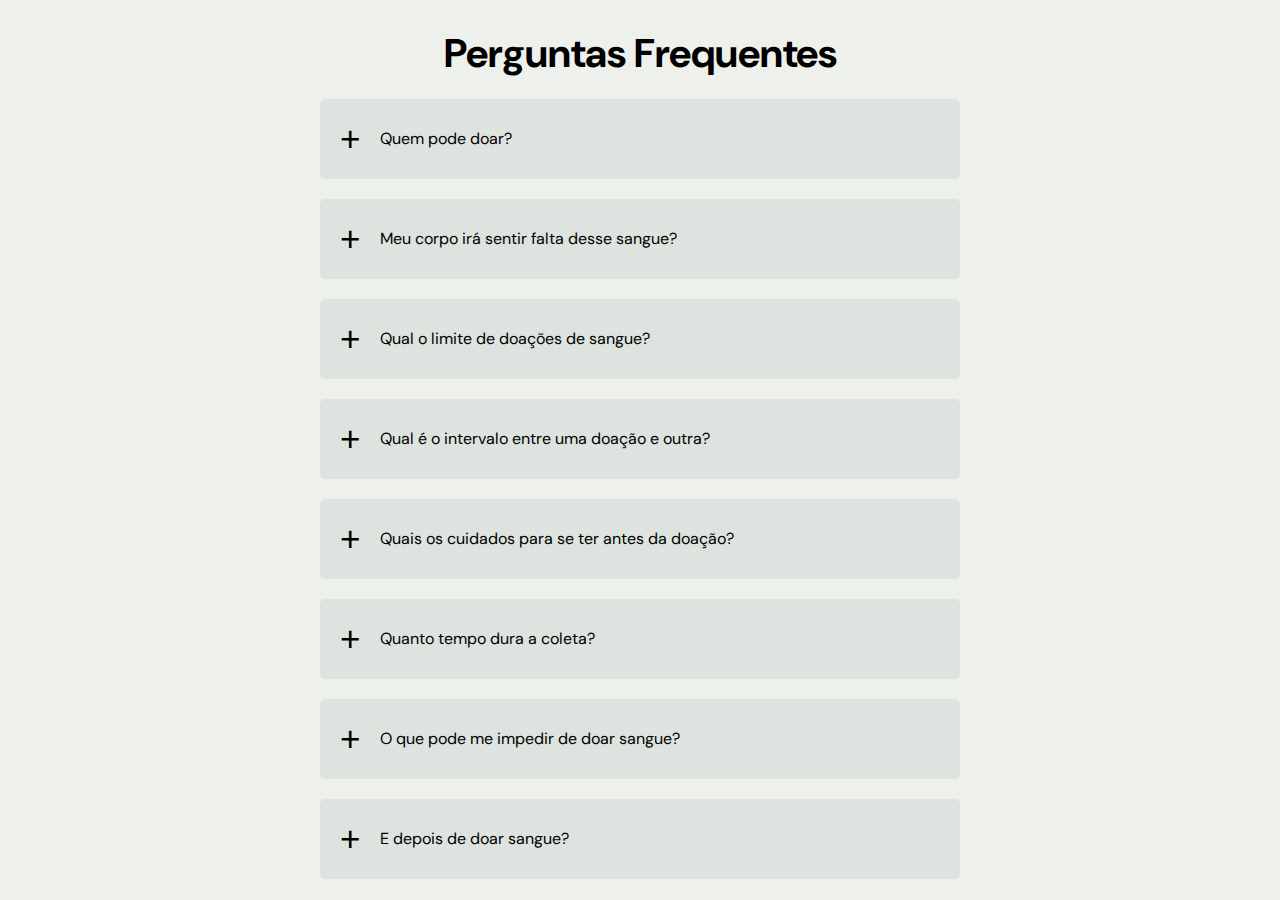
==== commit 0c4cfca5: "Add files via upload" ====
--- a/index.html
+++ b/index.html
@@ -1,214 +1,88 @@
-<!DOCTYPE html>
-<html>
-  <head>
-    <meta charset="utf-8">
-    <meta name="viewport" content="width=device-width">
-    <title> Hemoglobina: doação de sangue </title>
-    <link rel="stylesheet" href="https://cdn.jsdelivr.net/npm/swiper@11/swiper-bundle.min.css" />
-    <link href="estilo-index.css" rel="stylesheet" type="text/css" />
-  </head>
-
-  <!-- Menu -->
-  <header>
-    <nav>
-      <div class="logo">
-        <img src="./assets/LogoHemoglobina.svg" alt="Logo">
-      </div>
-      <ul>
-        <li><a href="#oq">O Que É?</a></li>
-        <li><a href="#func">Como Funciona?</a></li>
-        <li><a href="#divulg">Porque Usar?</a></li>
-        <li><a href="#faq">FAQ</a></li>
-        <li><a href="sobre.html">Sobre</a></li>
-      </ul>
-    </nav>
-  </header>
-
-  <body>
-    <div class="textos-inicial">
-      <h1>HEMOGLOBINA</h1>
-      <p class="home-p">Um aplicativo que conecta hemocentros e doadores de sangue numa rede de campanhas e informações.</p>
-    </div>
-
-    <!-- Apresentação do aplicativo -->
-    <!-- Slider main container -->
-    <div class="swiper-container">
-      <!-- Additional required wrapper -->
-      <div class="swiper-wrapper">
-        <!-- Slides -->
-        <div class="swiper-slide">
-          <img src="./assets/Tela de inicialização.png" alt="">
-          <div class="title">
-            <span>Tela de Login</span>
-          </div>
-        </div>
-        <div class="swiper-slide">
-          <img src="./assets/Tela de cadastro-login Hemoglobina.png" alt="">
-          <div class="title">
-            <span>Tela Inicial</span>
-          </div>
-        </div>
-        <div class="swiper-slide">
-          <img src="./assets/Tela de login Hemoglobina.png" alt="">
-          <div class="title">
-            <span>Tela de Cadastro</span>
-          </div>
-        </div>
-        <div class="swiper-slide">
-          <img src="./assets/HomeDoador.png" alt="">
-          <div class="title">
-            <span>Tela de Login</span>
-          </div>
-        </div>
-        <div class="swiper-slide">
-          <img src="./assets/HemocentrosPróximos1.png" alt="">
-          <div class="title">
-            <span>Tela Inicial</span>
-          </div>
-        </div>
-        <div class="swiper-slide">
-          <img src="./assets/HomeHemocentro.png" alt="">
-          <div class="title">
-            <span>Tela de Cadastro</span>
-          </div>
-        </div>
-      </div>
-      <!-- Pagination -->
-      <div class="swiper-pagination"></div>
-    </div>
-
-    <div class="apresentacao2" style="width: 1070px; margin: 0 auto;" id="oq">
-      <!-- O que é o hemoglobina?-->
-      <div>
-          <h2 class="home-title"> O que é o Hemoglobina? </h2>
-          <p class="home-text"> O Hemoglobina é um aplicativo móvel desenvolvido como um projeto de TCC dentro do curso de Desenvolvimento de Sistemas da ETEC de Taboão da Serra, pelos alunos: Cindy Kamile, Gabrielly Nataly, Giovanna Santos, Jaqueline Bastos e Nicolas dos Santos. Seu principal objetivo é facilitar a comunicação entre pessoas que desejam doar sangue e pontos de coleta, além de disseminar mais informações sobre esse tema e tornar a doação de sangue uma ação cotidiana. </p>
-      </div>
-
-      <div>
-          <iframe src="https://drive.google.com/file/d/12g1FwPcoim6Q3Van31JSs3WAT36o2fSf/preview" width="1070" height="750" allow="autoplay" controls style="box-shadow: 10px 10px 20px rgba(0, 0, 0, 0.5);"></iframe>
-      </div>
-    </div>
-
-    <!-- Como o aplicativo funciona -->
-    <div class="doador" id="func">
-      <!-- Código da parte doador -->
-    </div>
-
-     <div class="hemocentro">
-        <h2 class="home-title2"> Como o aplicativo funciona </h2>
-        <p class="home-text2"> O aplicativo Hemoglobina disponibiliza ferramentas que melhoram a eficiência e a gestão das operações diárias, além de auxiliar na captação de novos doadores. Entre as principais ferramentas temos: </p>
-
-        <div class="button-container">
-          <button class="button doador">DOADOR</button>
-          <button class="button hemocentro">HEMOCENTRO</button>
-        </div>
-
-        <div class="hemocentro2">
-            <img class="tela-celular" src="./assets/app-hemocentro.png" alt="telas de adicionar doação e visualização do banco de sangue, na parte de login-hemocentro">
-          
-            <div class="detalhes-hemo1">
-              <img class="est-img" src="./assets/estoque.png" alt="ícone de estoque">
-              <h3> Estoque </h3>
-              <p> Os hemocentros poderão verificar e atualizar o estoque do banco de sangue. </p>
-      
-              <img src="./assets/grafico.png" alt="ícone de gráfico">
-              <h3> Representação gráfica </h3>
-              <p> Concede a visualização de forma visual  e gráfica do nível do banco de sangue. </p>
-            </div>
-
-          <div class="detalhes-hemo2">
-            <img src="./assets/campanha.png" alt="ícone de campanha">
-            <h3> Criar campanhas </h3>
-            <p> Divulgar casos e pedidos de doações em formato de post. </p>
-      
-            <img src="./assets/doacoes.png" alt="ícone de doação">
-            <h3> Adicionar doações </h3>
-            <p> Permite a atualização manual do estoque, após receberem uma doação.  </p>
-          </div>
-        </div>
-
-     <!-- Por que usar o hemoglobina? -->
-     <div class="divulgacao-doador" id="divulg">
-    <!-- Parte do doador -->
-    </div>
-
-      <div class="divulgacao-hemocentro">
-        <h2 class="home-title"> Porque usar o hemoglobina? </h2>
-
-        <img src="./assets/1.png" alt="número um">
-        <h3> Praticidade </h3>
-        <p> Aplicação de fácil uso e manuseio. </p>
-        
-        <img src="./assets/" alt="número dois">
-        <h3> Segurança </h3>
-        <p> Assegura-se total proteção e cuidado com os dados fornecidos pelos usuários. </p>
-
-        <img src="./assets/3.png" alt="número três">
-        <h3> Design intuitivo </h3>
-        <p> Transmite ao usuário a sensação de conforto e segurança durante a utilização da aplicação. </p>
-
-        <img src="./assets/celular.png" alt="uma mão segurança um celular mostrando a tela inicial do doador">
-
-        <img src="./assets/4.png" alt="número quatro">
-        <h3> Suporte </h3>
-        <p> Contate-nos por via e-mail ou instragram caso tenha dúvidas em relação ao nosso aplicativo. </p>
-
-        <img src="./assets/5.png" alt="número cinco">
-        <h3> Carteirinha digital </h3>
-        <p> Solicite sua carteirinha vitual após três doações realizadas, baixe e usufrua dos benefícios de ser um doador. </p>
-
-        <img src="./assets/6.png" alt="número seis">
-        <h3> Pré-triagem </h3>
-        <p> Quer descobrir se você apto a doar? Acesse nosso questionário de pré-triagem e descubra! </p>
-      </div>
-
-      <div class="faq" id="faq">
-        <!-- Perguntas frequentes-->
-      </div>
-
-    <div class="separadorCima">
-    </div>
-
-    <!-- Footer -->
-    <footer>
-      <div class="footer-logo">
-        <img src="./assets/LogoHemoglobina.svg" alt="Logo do Footer">
-      </div>
-      <ul class="footer-menu">
-        <li><a href="#oq">O Que É?</a></li>
-        <li><a href="#func">Como Funciona?</a></li>
-        <li><a href="#divulg">Porque Usar?</a></li>
-        <li><a href="#faq">FAQ</a></li>
-        <li><a href="sobre.html">Sobre</a></li>
-      </ul>
-      <div class="footer-icons">
-        <a href="#"><img src="./assets/Icones.png" alt="Email"></a>
-      </div>
-      <hr>
-      <p>&copy; 2024 Todos os direitos reservados pela Hemoglobina LTDA.</p>
-    </footer>
-
-    <!-- Javascript interno -->
-    <script src="https://cdn.jsdelivr.net/npm/swiper@11/swiper-bundle.min.js"></script>
-    <script>
-      var swiper = new Swiper('.swiper-container', {
-        effect: 'coverflow',
-        grabCursor: true,
-        centeredSlides: true,
-        slidesPerView: 'auto',
-        coverflowEffect: {
-          rotate: 0,
-          stretch: 80,
-          depth: 350,
-          modifier: 1,
-          slideShadows: true,
-        },
-        pagination: {
-          el: '.swiper-pagination',
-          clickable: true,
-        },
-      });
-    </script>
-  </body>
-
+<!DOCTYPE html>
+<html>
+
+<head>
+  <meta charset="utf-8">
+  <meta name="viewport" content="width=device-width">
+  <title>teste</title>
+  <link href="./style.css" rel="stylesheet" type="text/css" />
+</head>
+
+<body>
+    <h1 class="titulo"> Perguntas Frequentes </h1>
+  <div class="card">
+          <div class="question-container">
+              <button class="toggle-button">+</button>
+              <div class="question"> Quem pode doar? </div>
+          </div>
+          <div class="answer" style="display: none;">
+             Qualquer pessoa entre os 16 e 69 anos de anos e que pese mais de 50 kg. Caso o doador seja menor de idade, é necessário a autorização de um responsável legal.  
+          </div>
+  </div> 
+      <div class="card"> 
+      <div class="question-container">
+          <button class="toggle-button">+</button>
+          <div class="question"> Meu corpo irá sentir falta desse sangue? </div>
+      </div>
+      <div class="answer" style="display: none;"> Não. Nós possuímos cerca de 5 litros de sangue circulando pelo nosso corpo. Nosso organismo consegue recompor o sangue após 72 horas. </div>
+      </div>
+  </div>
+    <div class="card">
+        <div class="question-container">
+            <button class="toggle-button">+</button>
+            <div class="question"> Qual o limite de doações de sangue? </div>
+        </div>
+        <div class="answer" style="display: none;">
+           Para mulheres o limite de doações é até 03 durante o ano. Já para os homens o limite é de 04 doações durante o ano. 
+        </div>
+    </div>
+    <div class="card">
+        <div class="question-container">
+            <button class="toggle-button">+</button>
+            <div class="question"> Qual é o intervalo entre uma doação e outra? </div>
+        </div>
+        <div class="answer" style="display: none;">
+            Para mulheres o intervalo é de: 3 (três) meses e para homens é de: 2 (dois) meses.
+        </div>
+    </div>
+    <div class="card">
+        <div class="question-container">
+            <button class="toggle-button">+</button>
+            <div class="question"> Quais os cuidados para se ter antes da doação? </div>
+        </div>
+        <div class="answer" style="display: none;">
+            Estar bem alimentado(a), descansado(a), não ingerir nenhuma bebida alcoólica nas últimas 24 horas. Não é                 necessário realizar nenhum antes da doação, apenas se certifique se está assistomático e em boas condições de saúde.
+        </div>
+    </div>
+    <div class="card">
+        <div class="question-container">
+            <button class="toggle-button">+</button>
+            <div class="question"> Quanto tempo dura a coleta? </div>
+        </div>
+        <div class="answer" style="display: none;">
+          Dura, aproximadamente, 8 a 12 minutos. Mas, antes o doador precisa passar na triagem, logo, o processo dura por volta de 40 minutos ao todo,pórem,depende muito da circulação de pessoas, no hemocentro, o que pode interferir no momento da coleta. 
+        </div>
+    </div>
+    <div class="card">
+        <div class="question-container">
+            <button class="toggle-button">+</button>
+            <div class="question"> O que pode me impedir de doar sangue? </div>
+        </div>
+        <div class="answer" style="display: none;">
+           Doenças infecciossas, como a gripe, dengue, Covid-19, entre outras. Nesses casos a doação é permitida, porém, só é relizada após um período de 7 - 40 dias. Mas, há também doenças que impedem o doador de doar sangue permanentemente, como por exemplo: HIV/AIDS, malária, dentre outras. 
+        </div>
+    </div>
+    <div class="card">
+        <div class="question-container">
+            <button class="toggle-button">+</button>
+            <div class="question"> E depois de doar sangue? </div>
+        </div>
+        <div class="answer" style="display: none;">
+           Recomenda-se que o doador evite fazer esforços físicos, beba bastante água, evitar fumar por pelo menso 2 horas e também não ingerir álcool pelo resto do dia, além de não poder praticar quaisquer esportes radicais ou dirigir veículos de grande porte. 
+        </div>
+    </div>
+  
+  <script src="./script.js"></script>
+</body>
+
 </html>--- a/style.css
+++ b/style.css
@@ -0,0 +1,53 @@
+@import url('https://fonts.googleapis.com/css2?family=DM+Sans:wght@100;200;300;400;500;600;700;800;900&display=swap');
+
+
+body{
+  background-color: #EEF0EB;
+  font-family: 'DM Sans';
+}
+
+.titulo{
+  font-size: 40px;
+  font-weight: bold;
+  text-align: center;
+  margin-bottom: 20px;
+}
+
+.card {
+  background-color:rgba(50, 102, 113, 0.09); 
+  padding: 20px; 
+  margin: 20px auto; 
+  border-radius: 5px; 
+  max-width: 600px; 
+  transition: transform 0.3s ease;
+}
+
+.card:hover {
+  transform: scale(1.02); 
+}
+
+.question-container {
+  display: flex;
+  align-items: center;
+}
+
+.question {
+  margin-left: 10px;
+}
+
+.toggle-button {
+  cursor: pointer; 
+  background-color: transparent; 
+  border: none; 
+  font-size: 35px; 
+  margin-right: 10px; 
+  padding: 0; 
+  color: #000000; 
+}
+
+.answer {
+  margin-top: 10px; 
+  margin-left: 40px;
+  font-size: 15px;
+}
+
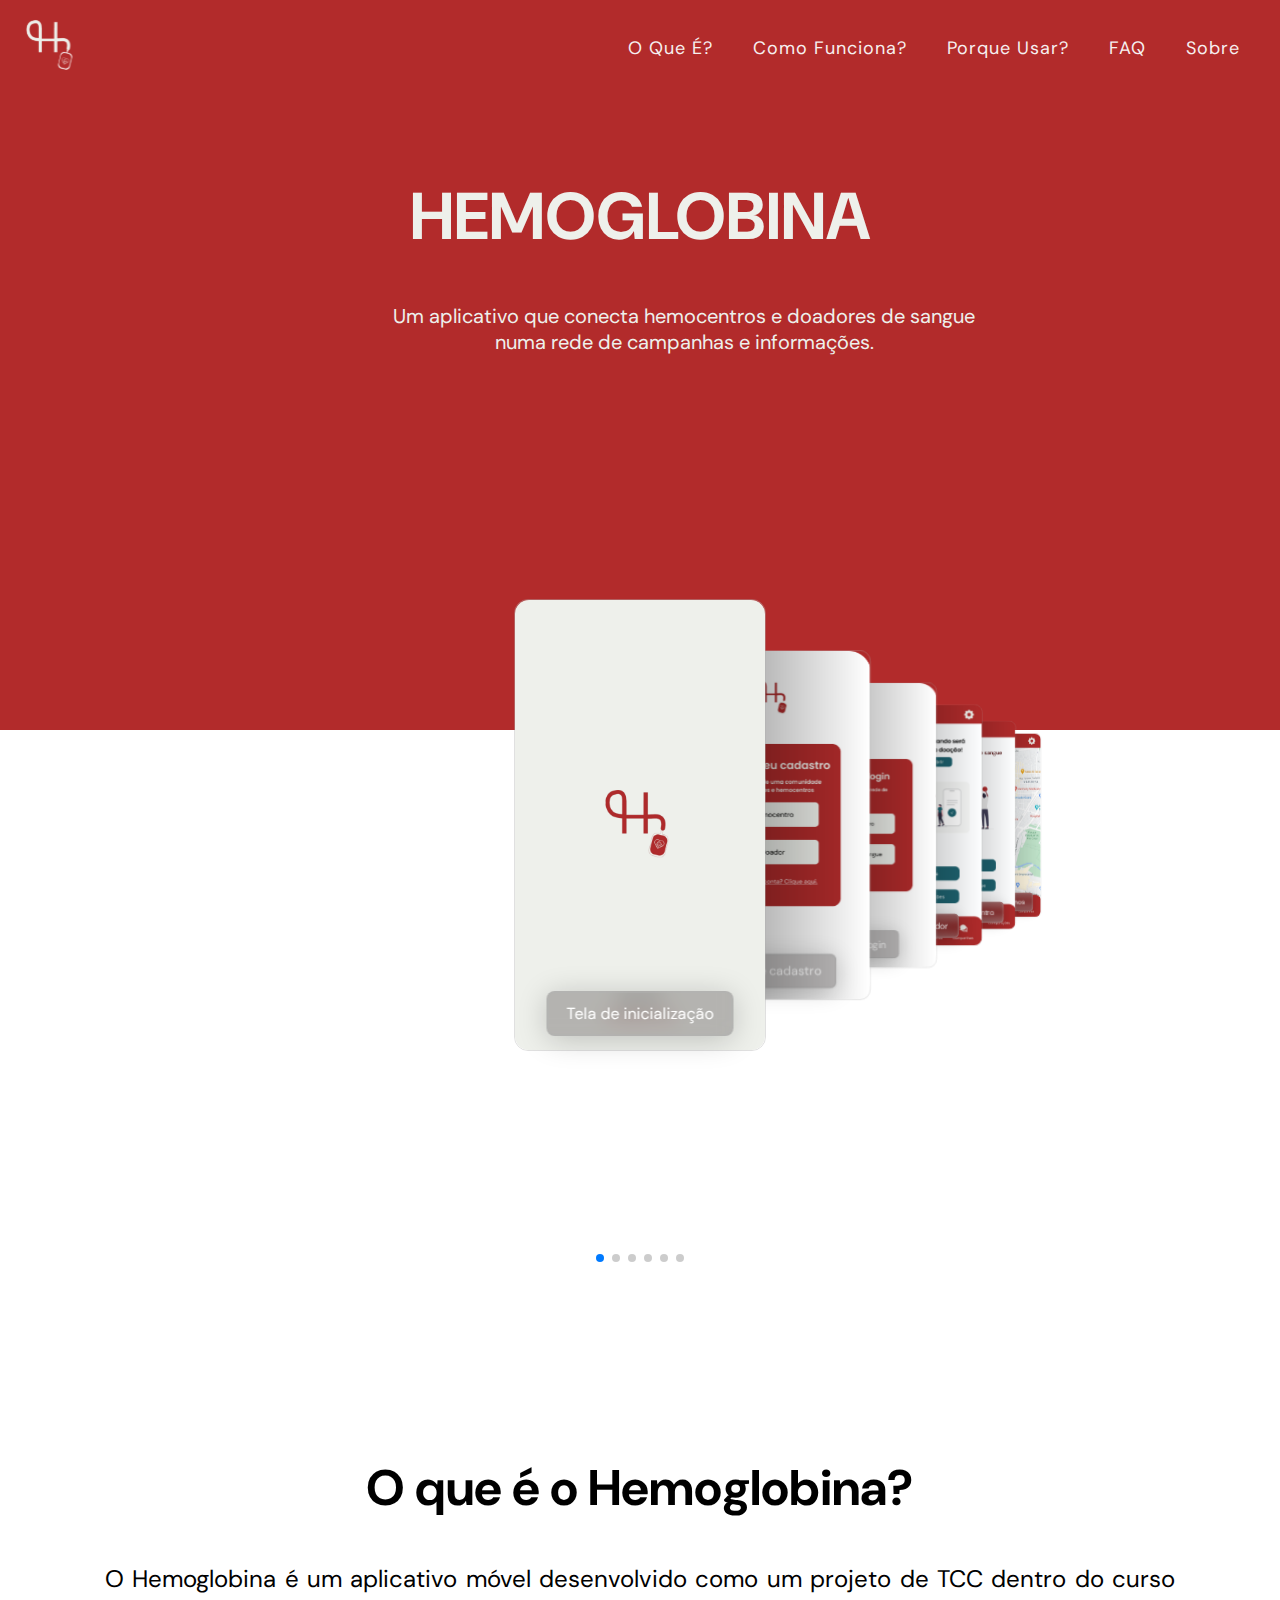
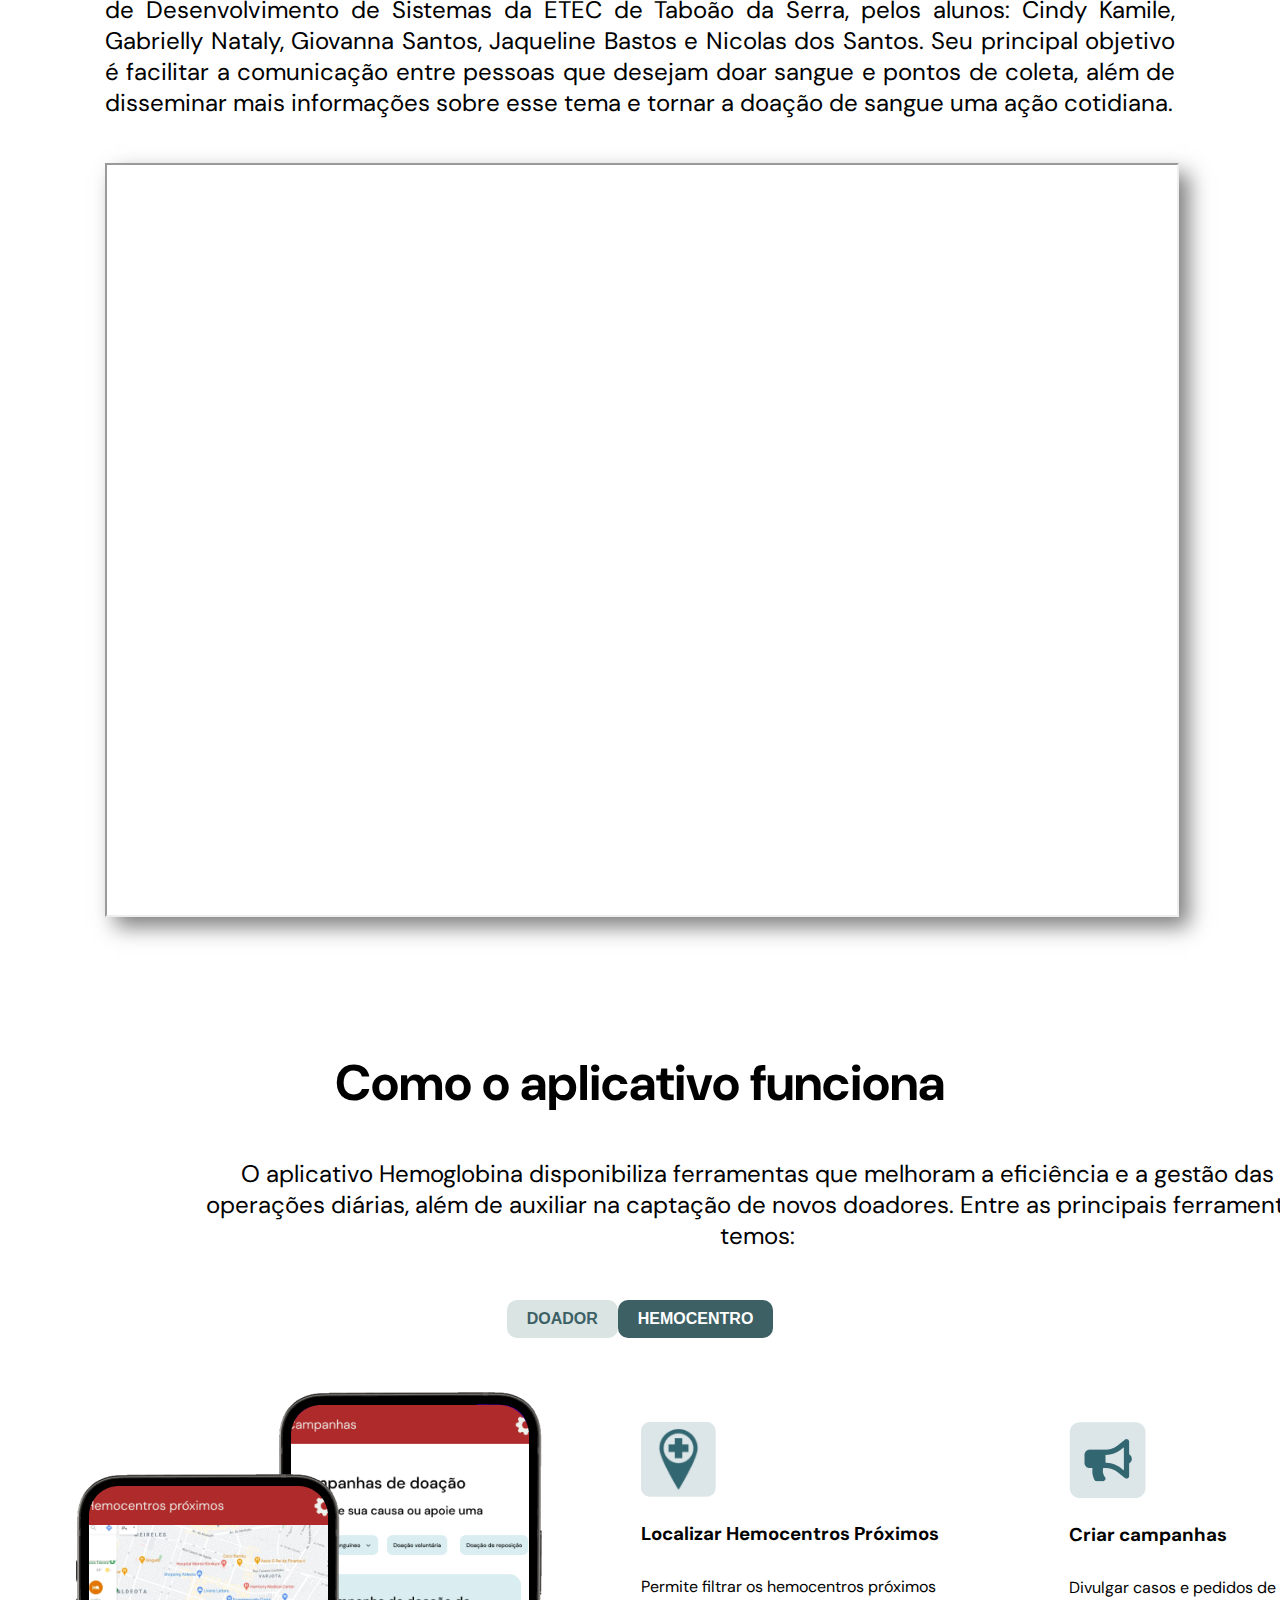
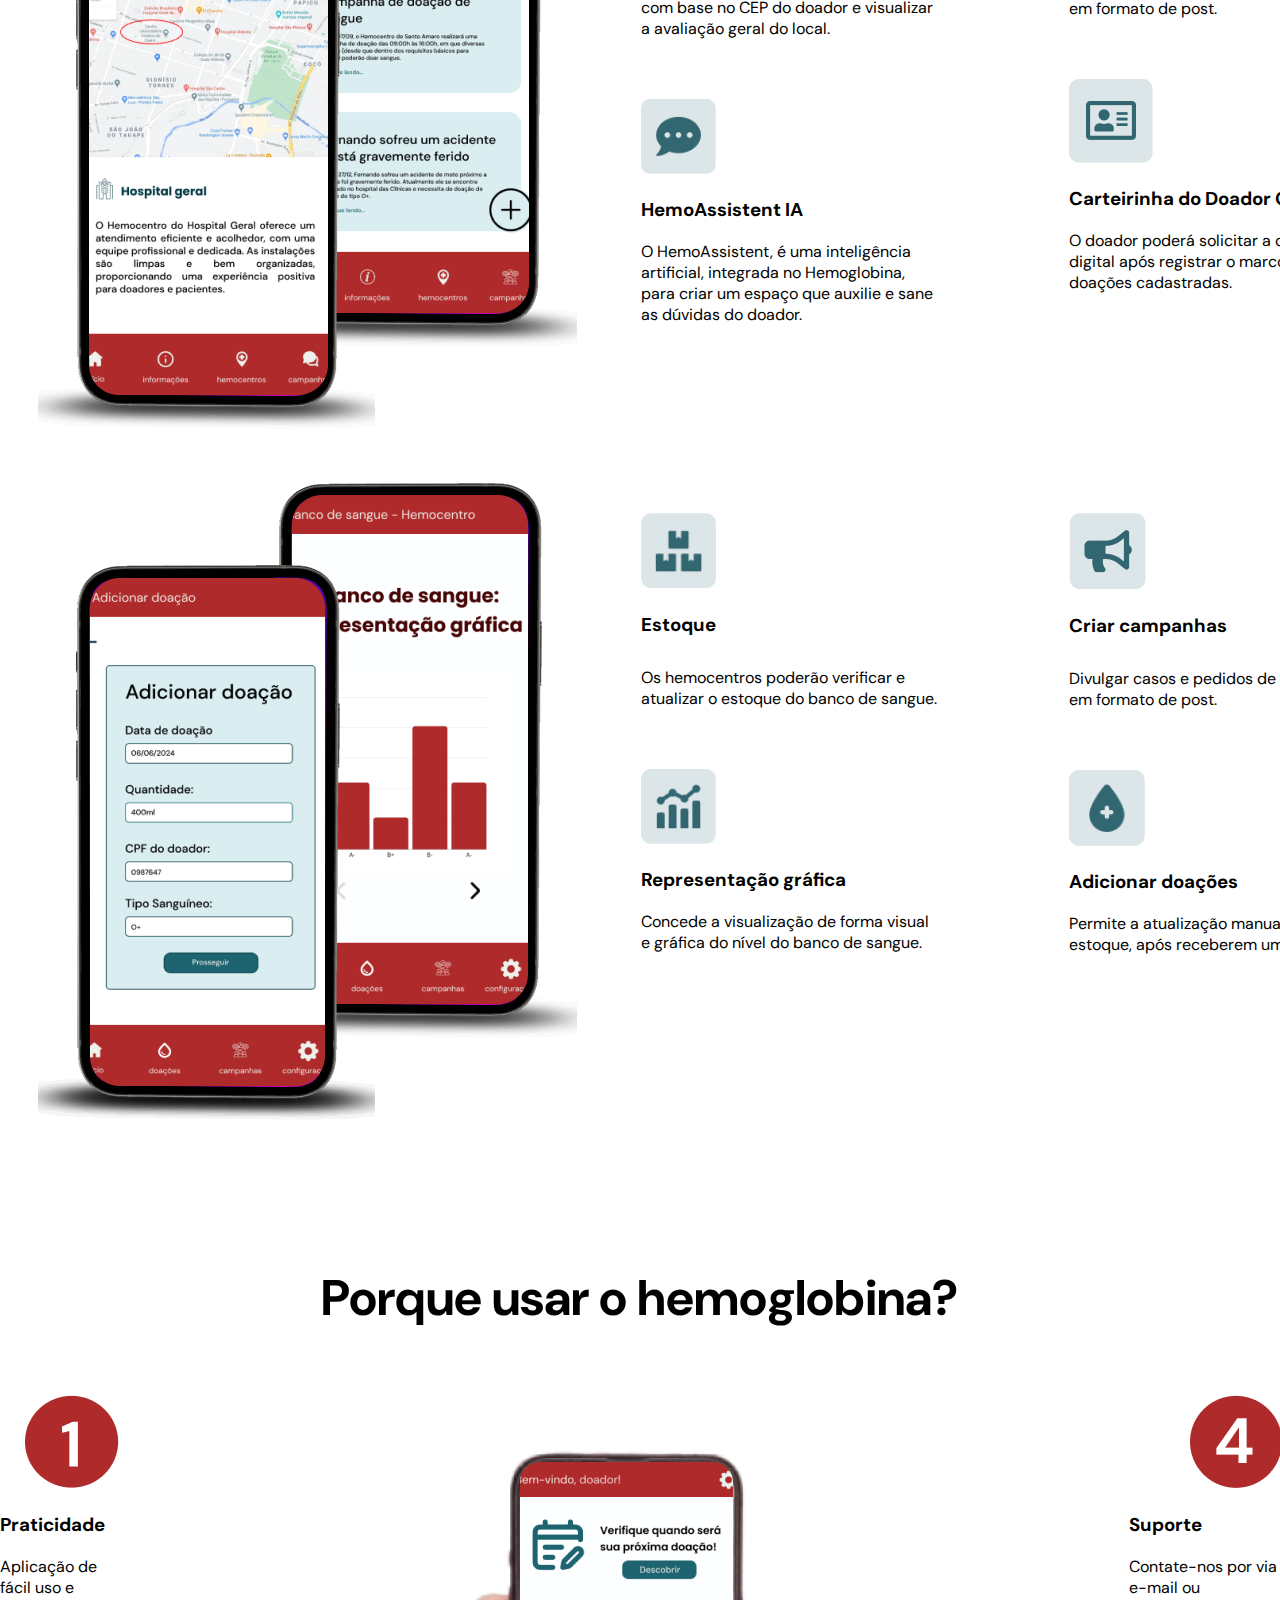
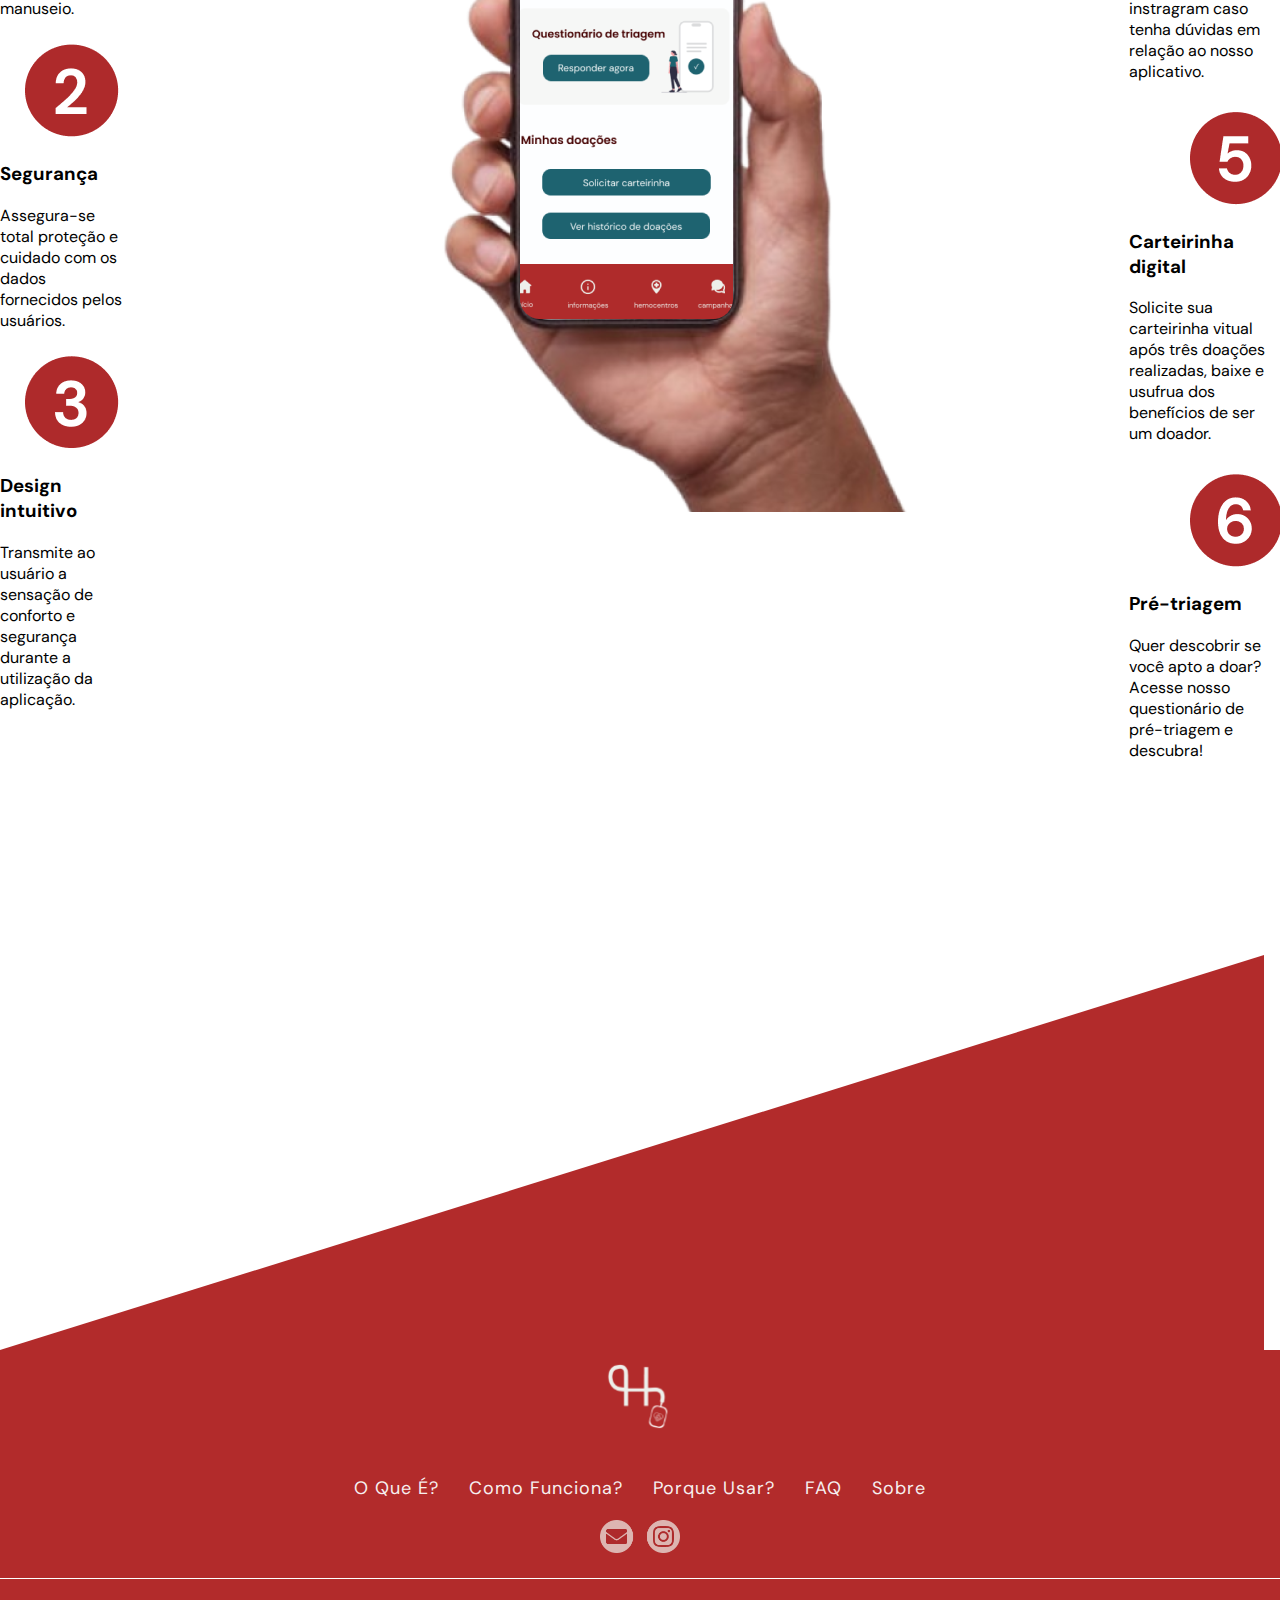
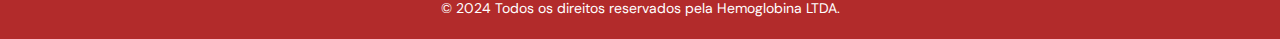
==== commit 11a318bf: "novas edições" ====
--- a/index.html
+++ b/index.html
@@ -1,88 +1,286 @@
 <!DOCTYPE html>
 <html>
-
-<head>
-  <meta charset="utf-8">
-  <meta name="viewport" content="width=device-width">
-  <title>teste</title>
-  <link href="./style.css" rel="stylesheet" type="text/css" />
-</head>
-
-<body>
-    <h1 class="titulo"> Perguntas Frequentes </h1>
-  <div class="card">
-          <div class="question-container">
-              <button class="toggle-button">+</button>
-              <div class="question"> Quem pode doar? </div>
-          </div>
-          <div class="answer" style="display: none;">
-             Qualquer pessoa entre os 16 e 69 anos de anos e que pese mais de 50 kg. Caso o doador seja menor de idade, é necessário a autorização de um responsável legal.  
-          </div>
-  </div> 
-      <div class="card"> 
-      <div class="question-container">
-          <button class="toggle-button">+</button>
-          <div class="question"> Meu corpo irá sentir falta desse sangue? </div>
-      </div>
-      <div class="answer" style="display: none;"> Não. Nós possuímos cerca de 5 litros de sangue circulando pelo nosso corpo. Nosso organismo consegue recompor o sangue após 72 horas. </div>
-      </div>
-  </div>
-    <div class="card">
-        <div class="question-container">
-            <button class="toggle-button">+</button>
-            <div class="question"> Qual o limite de doações de sangue? </div>
-        </div>
-        <div class="answer" style="display: none;">
-           Para mulheres o limite de doações é até 03 durante o ano. Já para os homens o limite é de 04 doações durante o ano. 
-        </div>
+  <head>
+    <meta charset="utf-8">
+    <meta name="viewport" content="width=device-width">
+    <title> Hemoglobina: doação de sangue </title>
+    <link rel="stylesheet" href="https://cdn.jsdelivr.net/npm/swiper@11/swiper-bundle.min.css" />
+    <link href="estilo-index.css" rel="stylesheet" type="text/css" />
+  </head>
+
+  <!-- Menu -->
+  <header>
+    <nav>
+      <div class="logo">
+        <img src="./assets/LogoHemoglobina.svg" alt="Logo">
+      </div>
+      <ul>
+        <li><a href="#oq">O Que É?</a></li>
+        <li><a href="#func">Como Funciona?</a></li>
+        <li><a href="#divulg">Porque Usar?</a></li>
+        <li><a href="#faq">FAQ</a></li>
+        <li><a href="sobre.html">Sobre</a></li>
+      </ul>
+    </nav>
+  </header>
+
+  <body>
+    <div class="textos-inicial">
+      <h1>HEMOGLOBINA</h1>
+      <p class="home-p">Um aplicativo que conecta hemocentros e doadores de sangue numa rede de campanhas e informações.</p>
     </div>
-    <div class="card">
-        <div class="question-container">
-            <button class="toggle-button">+</button>
-            <div class="question"> Qual é o intervalo entre uma doação e outra? </div>
-        </div>
-        <div class="answer" style="display: none;">
-            Para mulheres o intervalo é de: 3 (três) meses e para homens é de: 2 (dois) meses.
-        </div>
+
+    <!-- Apresentação do aplicativo -->
+    <!-- Slider main container -->
+    <div class="swiper-container">
+      <!-- Additional required wrapper -->
+      <div class="swiper-wrapper">
+        <!-- Slides -->
+        <div class="swiper-slide">
+          <img src="./assets/Tela de inicialização.png" alt="">
+          <div class="title">
+            <span>Tela de inicialização</span>
+          </div>
+        </div>
+        <div class="swiper-slide">
+          <img src="./assets/Tela de cadastro-login Hemoglobina.png" alt="">
+          <div class="title">
+            <span>Tela de cadastro</span>
+          </div>
+        </div>
+        <div class="swiper-slide">
+          <img src="./assets/Tela de login Hemoglobina.png" alt="">
+          <div class="title">
+            <span>Tela de login</span>
+          </div>
+        </div>
+        <div class="swiper-slide">
+          <img src="./assets/HomeDoador.png" alt="">
+          <div class="title">
+            <span>Home do doador</span>
+          </div>
+        </div>
+        <div class="swiper-slide">
+          <img src="./assets/HomeHemocentro.png" alt="">
+          <div class="title">
+            <span>Home do hemocentro</span>
+          </div>
+        </div>
+        <div class="swiper-slide">
+          <img src="./assets/HemocentrosPróximos1.png" alt="">
+          <div class="title">
+            <span>Hemocentros próximos</span>
+          </div>
+        </div>
+      </div>
+      <!-- Pagination -->
+      <div class="swiper-pagination"></div>
     </div>
-    <div class="card">
-        <div class="question-container">
-            <button class="toggle-button">+</button>
-            <div class="question"> Quais os cuidados para se ter antes da doação? </div>
-        </div>
-        <div class="answer" style="display: none;">
-            Estar bem alimentado(a), descansado(a), não ingerir nenhuma bebida alcoólica nas últimas 24 horas. Não é                 necessário realizar nenhum antes da doação, apenas se certifique se está assistomático e em boas condições de saúde.
-        </div>
+
+    <div class="apresentacao2" style="width: 1070px; margin: 0 auto;" id="oq">
+      <!-- O que é o hemoglobina?-->
+      <div>
+          <h2 class="home-title"> O que é o Hemoglobina? </h2>
+          <p class="home-text"> O Hemoglobina é um aplicativo móvel desenvolvido como um projeto de TCC dentro do curso de Desenvolvimento de Sistemas da ETEC de Taboão da Serra, pelos alunos: Cindy Kamile, Gabrielly Nataly, Giovanna Santos, Jaqueline Bastos e Nicolas dos Santos. Seu principal objetivo é facilitar a comunicação entre pessoas que desejam doar sangue e pontos de coleta, além de disseminar mais informações sobre esse tema e tornar a doação de sangue uma ação cotidiana. </p>
+      </div>
+
+      <div>
+          <iframe src="https://drive.google.com/file/d/12g1FwPcoim6Q3Van31JSs3WAT36o2fSf/preview" width="1070" height="750" allow="autoplay" controls style="box-shadow: 10px 10px 20px rgba(0, 0, 0, 0.5);"></iframe>
+      </div>
     </div>
-    <div class="card">
-        <div class="question-container">
-            <button class="toggle-button">+</button>
-            <div class="question"> Quanto tempo dura a coleta? </div>
-        </div>
-        <div class="answer" style="display: none;">
-          Dura, aproximadamente, 8 a 12 minutos. Mas, antes o doador precisa passar na triagem, logo, o processo dura por volta de 40 minutos ao todo,pórem,depende muito da circulação de pessoas, no hemocentro, o que pode interferir no momento da coleta. 
-        </div>
-    </div>
-    <div class="card">
-        <div class="question-container">
-            <button class="toggle-button">+</button>
-            <div class="question"> O que pode me impedir de doar sangue? </div>
-        </div>
-        <div class="answer" style="display: none;">
-           Doenças infecciossas, como a gripe, dengue, Covid-19, entre outras. Nesses casos a doação é permitida, porém, só é relizada após um período de 7 - 40 dias. Mas, há também doenças que impedem o doador de doar sangue permanentemente, como por exemplo: HIV/AIDS, malária, dentre outras. 
-        </div>
-    </div>
-    <div class="card">
-        <div class="question-container">
-            <button class="toggle-button">+</button>
-            <div class="question"> E depois de doar sangue? </div>
-        </div>
-        <div class="answer" style="display: none;">
-           Recomenda-se que o doador evite fazer esforços físicos, beba bastante água, evitar fumar por pelo menso 2 horas e também não ingerir álcool pelo resto do dia, além de não poder praticar quaisquer esportes radicais ou dirigir veículos de grande porte. 
-        </div>
-    </div>
-  
-  <script src="./script.js"></script>
-</body>
+
+    <!-- Como o aplicativo funciona -->
+    <h2 class="home-title2"> Como o aplicativo funciona </h2>
+        <p class="home-text2"> O aplicativo Hemoglobina disponibiliza ferramentas que melhoram a eficiência e a gestão das operações diárias, além de auxiliar na captação de novos doadores. Entre as principais ferramentas temos: </p>
+
+     <div class="hemocentro">
+        <div class="button-container">
+          <button class="button doador">DOADOR</button>
+          <button class="button hemocentro">HEMOCENTRO</button>
+        </div>
+
+         <!-- Código da parte doador -->
+        <div class="doador">
+          <img class="tela-celular" src="./assets/app-doador.png" alt="telas de hemocentros próximos e página inicial da campanha, no login de doador">
+          
+            <div class="detalhes-doador1">
+              <div class="hemo-prox">
+                <img src="./assets/hemocentros.png" alt="ícone de hemocentro">
+                <h3>Localizar Hemocentros Próximos</h3>
+                <p>Permite filtrar os hemocentros próximos com base no 
+                  CEP do doador e visualizar a avaliação geral do local.</p>
+              </div>
+
+              <div class="chatbot">
+                <img src="./assets/chatbot.png" alt="ícone de chatbot">
+                <h3>HemoAssistent IA</h3>
+                <p>O HemoAssistent, é uma inteligência artificial, integrada no Hemoglobina, para criar um espaço que auxilie e sane as dúvidas do doador.</p>
+              </div>
+            </div>
+
+          <div class="detalhes-doador2">
+            <div class="campanha">
+              <img src="./assets/campanha.png" alt="ícone de campanha">
+              <h3> Criar campanhas </h3>
+              <p> Divulgar casos e pedidos de doações em formato de post. </p>
+            </div>
+            
+            <div class="carteirinha">
+              <img src="./assets/carteirinha.png" alt="ícone de carteirinha">
+              <h3>Carteirinha do Doador Online</h3>
+              <p>O doador poderá solicitar a carteirinha digital após 
+                registrar o marco de três doações cadastradas.</p>
+            </div>
+          </div>
+        </div>
+
+        <!-- Código da parte hemocentro -->
+        <div class="hemocentro2">
+            <img class="tela-celular" src="./assets/app-hemocentro.png" alt="telas de adicionar doação e visualização do banco de sangue, na parte de login-hemocentro">
+          
+            <div class="detalhes-hemo1">
+              <div class="estoque">
+                <img class="est-img" src="./assets/estoque.png" alt="ícone de estoque">
+                <h3> Estoque </h3>
+                <p> Os hemocentros poderão verificar e atualizar o estoque do banco de sangue. </p>
+              </div>
+
+              <div class="grafico">
+                <img src="./assets/grafico.png" alt="ícone de gráfico">
+                <h3> Representação gráfica </h3>
+                <p> Concede a visualização de forma visual  e gráfica do nível do banco de sangue. </p>
+              </div>
+            </div>
+
+          <div class="detalhes-hemo2">
+            <div class="campanha">
+              <img src="./assets/campanha.png" alt="ícone de campanha">
+              <h3> Criar campanhas </h3>
+              <p> Divulgar casos e pedidos de doações em formato de post. </p>
+            </div>
+            
+            <div class="doacao">
+              <img src="./assets/doacoes.png" alt="ícone de doação">
+              <h3> Adicionar doações </h3>
+              <p> Permite a atualização manual do estoque, após receberem uma doação.  </p>
+            </div>
+          </div>
+        </div>
+
+     <!-- Por que usar o hemoglobina? -->
+     <h2 class="home-title"> Porque usar o hemoglobina? </h2>
+
+    <!-- Parte do doador -->
+     <div class="divulgacao-doador" id="divulg">
+     </div>
+
+    <!--Parte do hemocentro-->
+      <div class="divulgacao-hemocentro">
+        <div class="divulgacao1">
+          <div class="div-h1">
+            <img src="./assets/1.png" alt="número um">
+            <h3> Praticidade </h3>
+            <p> Aplicação de fácil uso e manuseio. </p>
+          </div>
+  
+          <div class="div-h2">
+            <img src="./assets/2.png" alt="número dois">
+            <h3> Segurança </h3>
+            <p> Assegura-se total proteção e cuidado com os dados fornecidos pelos usuários. </p>  
+          </div>
+  
+          <div class="div-h3">
+            <img src="./assets/3.png" alt="número três">
+            <h3> Design intuitivo </h3>
+            <p> Transmite ao usuário a sensação de conforto e segurança durante a utilização da aplicação. </p>
+          </div>
+        </div>
+
+        <div class="div-celular">
+          <img src="./assets/celular.png" alt="uma mão segurança um celular mostrando a tela inicial do doador">
+        </div>
+
+        <div class="divulgacao2">
+          <div class="div-h4">
+            <img src="./assets/4.png" alt="número quatro">
+            <h3> Suporte </h3>
+            <p> Contate-nos por via e-mail ou instragram caso tenha dúvidas em relação ao nosso aplicativo. </p>
+          </div>
+  
+          <div class="div-h5">
+            <img src="./assets/5.png" alt="número cinco">
+            <h3> Carteirinha digital </h3>
+            <p> Solicite sua carteirinha vitual após três doações realizadas, baixe e usufrua dos benefícios de ser um doador. </p>
+          </div>
+  
+          <div class="div-h6">
+            <img src="./assets/6.png" alt="número seis">
+            <h3> Pré-triagem </h3>
+            <p> Quer descobrir se você apto a doar? Acesse nosso questionário de pré-triagem e descubra! </p>
+          </div>
+        </div>
+      </div>
+
+      <!-- Perguntas frequentes-->
+      <div class="faq" id="faq">
+      </div>
+
+      <!-- Divisor-->
+      <div class="separadorCima">
+      </div>
+
+    <!-- Footer -->
+    <footer>
+      <div class="footer-logo">
+        <a href="index.html" id="voltar-topo"><img src="./assets/LogoHemoglobina.svg" alt="Logo do Footer"></a>
+      </div>
+      <ul class="footer-menu">
+        <li><a href="#oq">O Que É?</a></li>
+        <li><a href="#func">Como Funciona?</a></li>
+        <li><a href="#divulg">Porque Usar?</a></li>
+        <li><a href="#faq">FAQ</a></li>
+        <li><a href="sobre.html">Sobre</a></li>
+      </ul>
+      <!--Separar os dois icons e colocar os links neles-->
+      <div class="footer-icons">
+        <a href=""><img src="./assets/Icones.png" alt="Email"></a>
+      </div>
+      <hr>
+      <p>&copy; 2024 Todos os direitos reservados pela Hemoglobina LTDA.</p>
+    </footer>
+
+    <!-- Javascript interno -->
+    <script src="https://cdn.jsdelivr.net/npm/swiper@11/swiper-bundle.min.js"></script>
+    <script>
+      var swiper = new Swiper('.swiper-container', {
+        effect: 'coverflow',
+        grabCursor: true,
+        centeredSlides: true,
+        slidesPerView: 'auto',
+        coverflowEffect: {
+          rotate: 0,
+          stretch: 80,
+          depth: 350,
+          modifier: 1,
+          slideShadows: true,
+        },
+        pagination: {
+          el: '.swiper-pagination',
+          clickable: true,
+        },
+      });
+    </script>
+
+    <!-- Javascript para deixar o scroll mais suave -->
+    <script>
+      document.getElementById('voltar-topo').addEventListener('click', function(event) {
+          event.preventDefault();
+          window.scrollTo({
+              top: 0,
+              behavior: 'smooth'
+          });
+      });
+    </script>
+  </body>
 
 </html>--- a/estilo-index.css
+++ b/estilo-index.css
@@ -0,0 +1,372 @@
+/* importação da fonte principal */
+@import url('https://fonts.googleapis.com/css2?family=DM+Sans:ital,opsz,wght@0,9..40,100..1000;1,9..40,100..1000&display=swap');
+
+/* Cores em variáveis */
+:root{
+  --BrancoFundo: #EEF0EB;
+  --Vermelho: #AE2A2B;
+  --Azul: #326671; 
+}
+
+/* Estilos gerais */
+html, body {
+    margin: 0;
+    padding: 0;
+    font-family: "Dm Sans";
+    min-height: 100%;
+    position: relative;
+  }
+  
+  body {
+    padding-bottom: 150px; /* Espaço para o footer */
+  }
+  
+  /* Menu */
+  header {
+    background-color: #b22b2b; /* Cor vermelha semelhante ao da imagem */
+    padding: 15px 0;
+    height: 700px;
+  }
+  
+  nav {
+    display: flex;
+    justify-content: space-between;
+    align-items: center;
+    padding: 0 20px;
+  }
+  
+  nav .logo img {
+    height: 60px;
+  }
+  
+  nav ul {
+    list-style-type: none;
+    display: flex;
+    margin: 0;
+    padding: 0;
+  }
+  
+  nav ul li {
+    margin: 0 20px;
+  }
+  
+  nav ul li a {
+    color: #f7f0f0; /* Cor branca com leve opacidade */
+    text-decoration: none;
+    font-size: 18px;
+    font-weight: normal;
+    letter-spacing: 1px;
+    transition: color 0.3s;
+  }
+  
+  nav ul li a:hover {
+    color: #ffd700; /* Cor amarela ao passar o mouse */
+  }
+  
+  /* Conteúdo */
+  .content {
+    padding: 20px;
+  }
+  
+  /* Carrossel de Imagens */
+  .swiper-container {
+    display: flex;
+    justify-content: center;
+    align-items: center;
+    min-height: 100vh;
+    margin-bottom: 20vh;
+    color: #fff;
+    overflow: hidden;
+  }
+  
+  .swiper-slide {
+    position: relative;
+    width: 250px;
+    height: 450px;
+    aspect-ratio: 3/4;
+    border-radius: 14px;
+    border: 1px solid rgba(177, 177, 177, 0.4);
+  }
+  
+  .swiper-slide img {
+    display: block;
+    width: 100%;
+    height: 100%;
+    object-fit: cover;
+    border-radius: inherit;
+    user-select: none;
+  }
+  
+  .title {
+    position: absolute;
+    bottom: 5px;
+    left: 50%;
+    transform: translate(-50%, -20%);
+    width: max-content;
+    text-align: center;
+    padding: 10px 18px;
+    background: rgba(46, 39, 39, 0.3);
+    border-radius: 8px;
+    border: 2px solid rgba(177, 177, 177, 0.4);
+    box-shadow: 0 4px 30px rgba(0, 0, 0, 0.2);
+    backdrop-filter: blur(10px);
+    -webkit-backdrop-filter: blur(10px);
+    transition: all 0.5s linear;
+  }
+
+  .textos-inicial {
+    margin-top: -600px;
+  }
+
+  h1 {
+    font-family: 'Dm Sans', sans-serif;
+    color: var(--BrancoFundo);
+
+    justify-content: center;
+    text-align: center;
+
+    font-size: 66px;
+  }
+
+  .home-p {
+    font-family: 'Dm Sans', sans-serif;
+    color: var(--BrancoFundo);
+    width: 600px;
+
+    justify-content: center;
+    text-align: center;
+
+    margin-left: 30%;
+
+    font-size: 20px;
+  }
+  
+  /* estilo do "o que é o hemoglobina?" */
+  .apresentacao2 {
+    margin: 15%;
+    margin-top: -3%;
+
+    justify-content: center;
+    align-items: center;
+    box-sizing: border-box;
+  }
+
+  .home-title {
+    font-family: 'Dm Sans', sans-serif;
+    font-size: 50px;
+    font-weight: 700;
+    text-align: center;
+  }
+
+  .home-text {
+    font-size: 24px;
+    text-align: justify;
+    padding-bottom: 2%;
+  }
+
+  .home-title2 {
+    font-family: 'Dm Sans', sans-serif;
+    font-size: 50px;
+    font-weight: 700;
+    text-align: center;
+    margin-top: 10%;
+  }
+
+  .home-text2 {
+    font-size: 24px;
+    text-align: justify;
+    padding-bottom: 2%;
+    width: 1130px;
+    text-align: center;
+    margin-left: 15%;
+  }
+
+  .button-container {
+    display: flex;
+    justify-content: center;
+    align-items: center;
+
+    margin-bottom: 3%;
+  }
+
+  .button {
+    padding: 10px 20px;
+    font-size: 16px;
+    font-weight: bold;
+    border-radius: 10px;
+    border: none;
+    color: white;
+    cursor: pointer;
+  }
+
+  .button.doador {
+    background-color: #d9e4e3;
+    color: #3c6064;
+  }
+
+  .button.hemocentro {
+    background-color: #3c6064;
+  }
+
+  .tela-celular {
+    margin-top: -10%;
+    margin-left: 3%;
+  }
+
+  .hemocentro2 {
+    display: flex;
+  }
+
+  .detalhes-hemo1 {
+    display: flex;
+    flex-direction: column;
+  }
+
+  .detalhes-hemo1 img {
+    height: 75px;
+    width: 75px;
+  }
+
+  .detalhes-hemo1 {
+    margin-left: 5%;
+    margin-right: 10%;
+  }
+
+  .estoque p, .grafico p, .doacao p, .campanha p {
+    width: 300px;
+  }
+
+  .estoque p, .campanha p {
+    margin-bottom: 20%;
+    margin-top: 10%;
+  }
+
+  .estoque, .campanha {
+    margin-top: 15%;
+  }
+
+  /*Estilo doador*/
+  .doador {
+    display: flex;
+  }
+
+  .detalhes-doador1 {
+    display: flex;
+    flex-direction: column;
+  }
+
+  .detalhes-doador1 img {
+    height: 75px;
+    width: 75px;
+  }
+
+  .detalhes-doador1 {
+    margin-left: 5%;
+    margin-right: 10%;
+  }
+
+  .hemo-prox p, .chatbot p, .carteirinha p, .campanha p {
+    width: 300px;
+  }
+
+  .hemo-prox p, .campanha p {
+    margin-bottom: 20%;
+    margin-top: 10%;
+  }
+
+  .hemo-prox, .campanha {
+    margin-top: 15%;
+  }
+
+  .divulgacao-hemocentro {
+    display: flex;
+    margin-top: 5%;
+    justify-content: center;
+  }
+
+  .div-h1, .div-h4, .div-h2, .div-h5 {
+    margin-bottom: 20%;
+  }
+
+  .div-h1 img, .div-h2 img, .div-h3 img {
+    margin-left: 20%;
+  }
+
+  .div-h4 img, .div-h5 img, .div-h6 img {
+    margin-left: 40%;
+  }
+
+  /*separadorCima*/
+  .separadorCima {
+    width: 0;
+    height: 0;
+    border-right: 98.8vw solid transparent;
+    border-bottom: 30.9vw solid #b22b2b;
+    margin-top: 13.9vw;
+    transform: scaleX(-1);
+  }
+  
+  /* Footer */
+  footer {
+    background-color: #b22b2b; /* Cor vermelha do footer */
+    color: #fff;
+    text-align: center;
+    padding: 8px 0;
+    position: absolute;
+    width: 100%;
+    margin-top: auto;
+  }
+  
+  .footer-logo img {
+    width: 80px;
+    margin-bottom: 20px;
+  }
+  
+  .footer-menu {
+    list-style-type: none;
+    padding: 0;
+    display: flex;
+    justify-content: center;
+    margin-bottom: 20px;
+  }
+  
+  .footer-menu li {
+    margin: 0 15px;
+  }
+  
+  .footer-menu li a {
+    color: #f7f0f0;
+    text-decoration: none;
+    font-size: 18px;
+    font-weight: normal;
+    letter-spacing: 1px;
+  }
+  
+  .footer-menu li a:hover {
+    color: #ffd700; /* Cor amarela ao passar o mouse */
+  }
+  
+  .footer-icons {
+    margin-bottom: 20px;
+  }
+  
+  .footer-icons a {
+    margin: 0 10px;
+  }
+  
+  .footer-icons img {
+    width: 80px;
+  }
+  
+  /* Linha horizontal no footer */
+  hr {
+    width: 100%;
+    border: none;
+    border-top: 1px solid #fff;
+    margin: 20px auto;
+  }
+  
+  footer p {
+    margin-top: 10px;
+    font-size: 14px;
+  }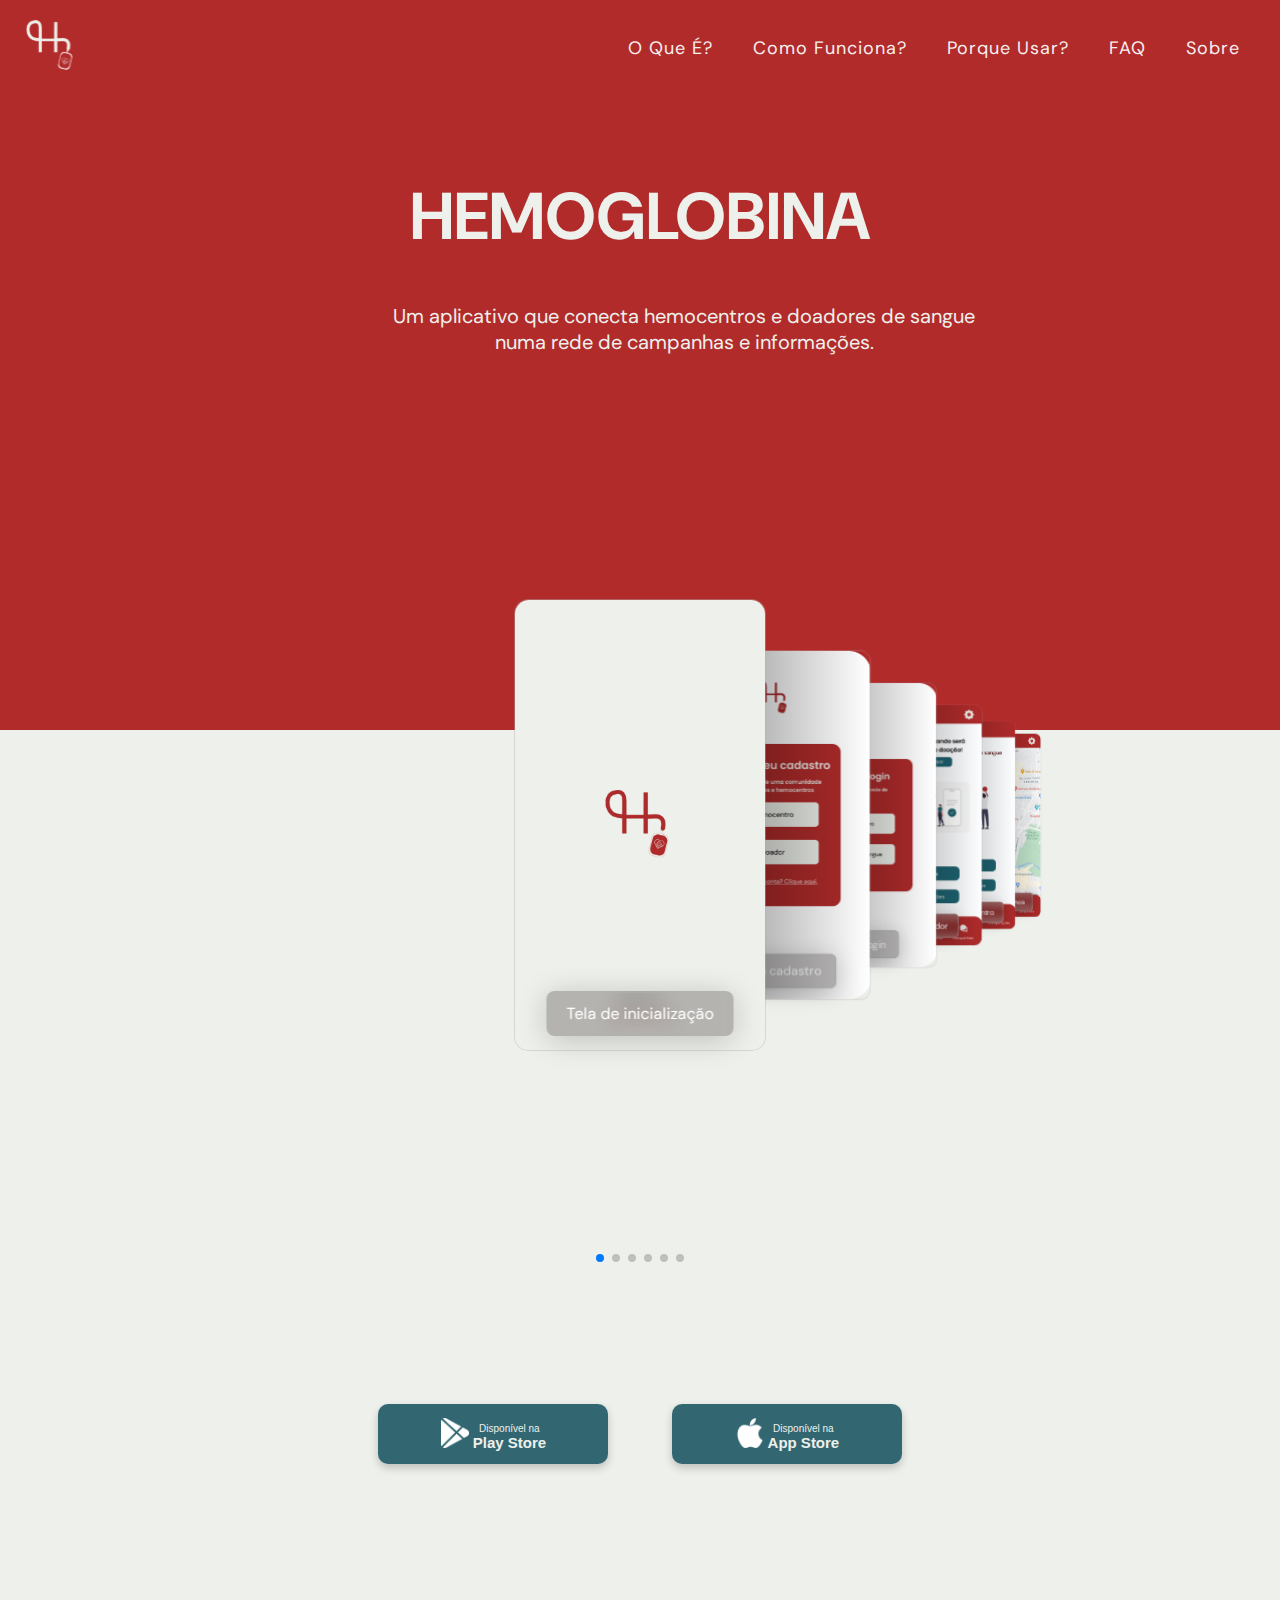
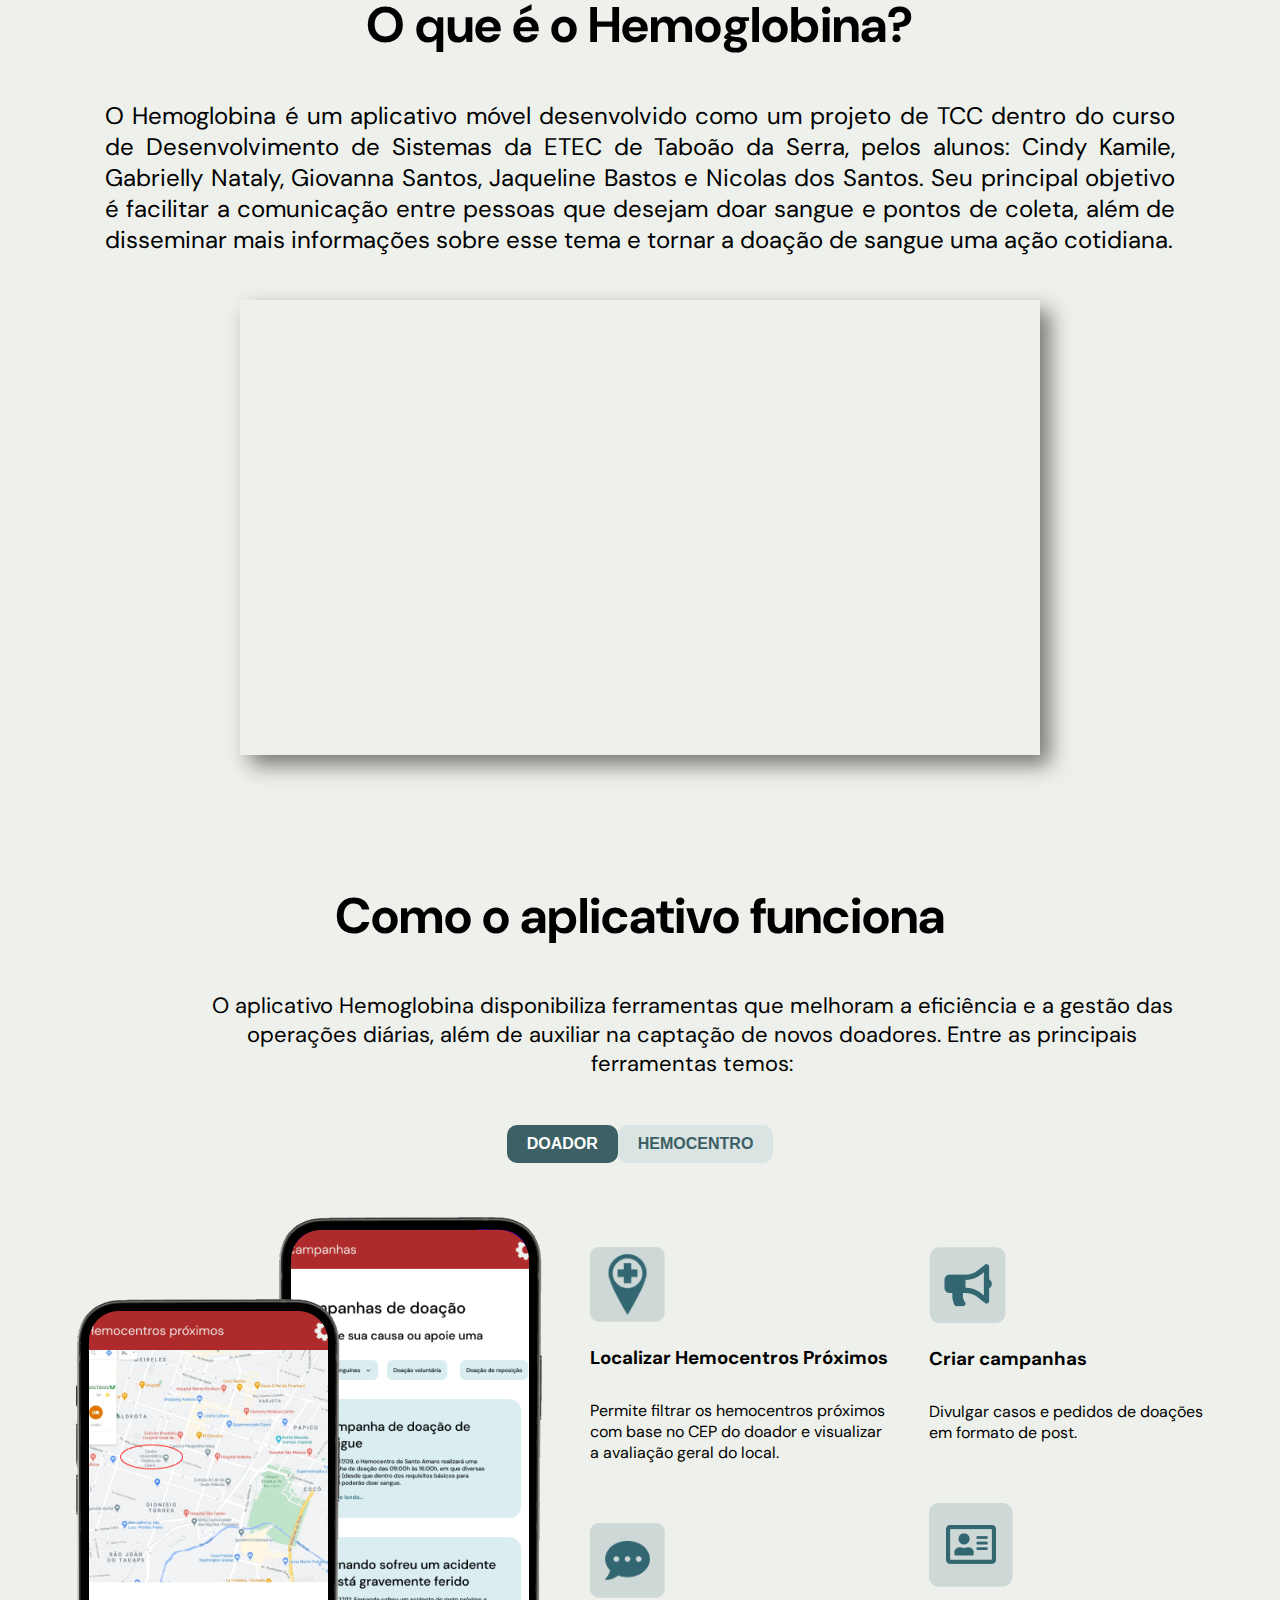
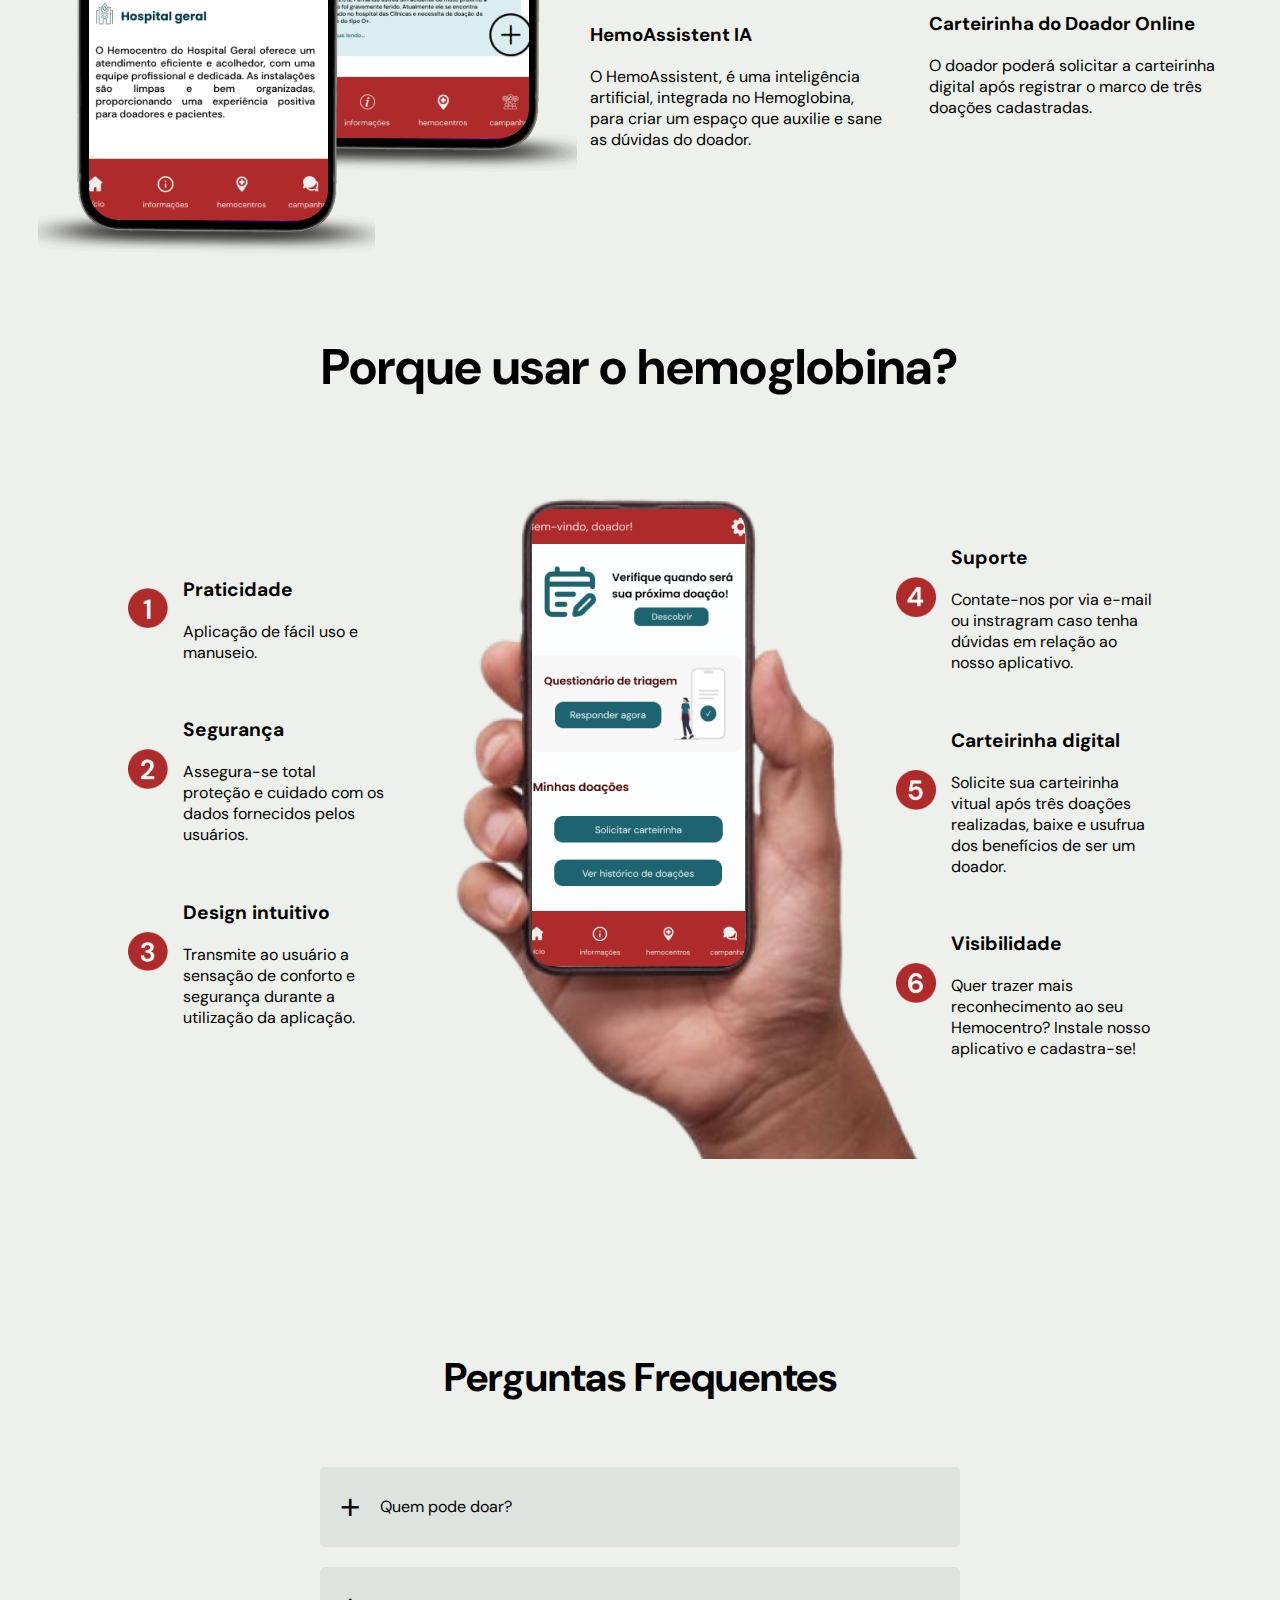
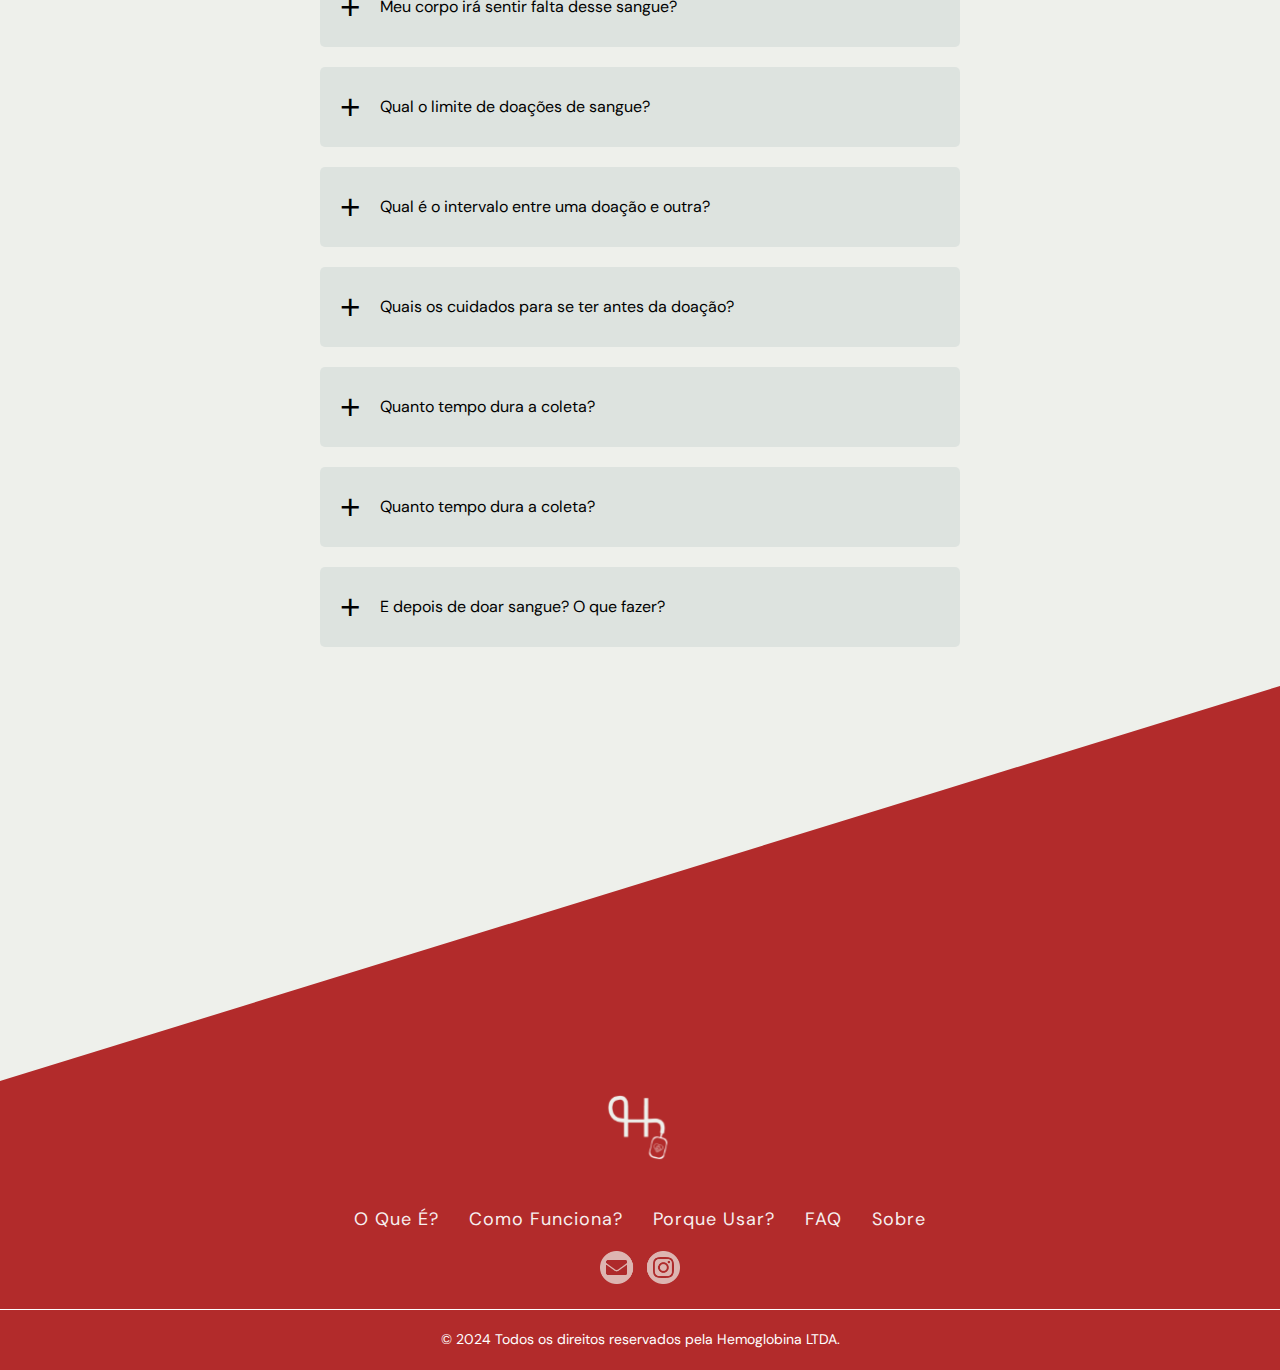
==== commit ce6ec678: "site pronto" ====
--- a/index.html
+++ b/index.html
@@ -21,6 +21,23 @@
         <li><a href="#faq">FAQ</a></li>
         <li><a href="sobre.html">Sobre</a></li>
       </ul>
+    </nav>
+
+    <!-- Botão do menu sanduíche -->
+    <div class="menu-mobile">
+      <div class="line"></div>
+      <div class="line"></div>
+      <div class="line"></div>
+    </div>
+
+    <!-- Menu mobile -->
+    <nav class="navbar-mobile">
+        <ul>
+            <li><a href="index.html">Home</a></li>
+            <li><a href="artigo.html">Artigo</a></li>
+            <li><a href="manual.html">Manual</a></li>
+            <li><a href="sobre.html">Sobre</a></li>
+        </ul>
     </nav>
   </header>
 
@@ -72,9 +89,31 @@
             <span>Hemocentros próximos</span>
           </div>
         </div>
-      </div>
+        
+      </div>
+      <div class="swiper-pagination"></div>
       <!-- Pagination -->
-      <div class="swiper-pagination"></div>
+      
+    </div>
+
+    <div class="container-btn"> 
+      <button class="button-baixar"> 
+        <a href="#"target="_blank">
+        <img src="./assets/google-play.png" alt="Icon Play Store"/> 
+        <div class="texto-disponivel">Disponível na <br>
+        <span class="destaque-btn"> Play Store </span>
+        </div>
+        </a>
+      </button> 
+
+      <button class="button-baixar"> 
+        <a href="#" target="_blank">
+        <img src="./assets/logotipo-da-apple.png" alt="Icon Apple Store"/> 
+        <div class="texto-disponivel">Disponível na <br> 
+        <span class="destaque-btn"> App Store</span>
+        </div>
+        </a>
+      </button> 
     </div>
 
     <div class="apresentacao2" style="width: 1070px; margin: 0 auto;" id="oq">
@@ -84,23 +123,27 @@
           <p class="home-text"> O Hemoglobina é um aplicativo móvel desenvolvido como um projeto de TCC dentro do curso de Desenvolvimento de Sistemas da ETEC de Taboão da Serra, pelos alunos: Cindy Kamile, Gabrielly Nataly, Giovanna Santos, Jaqueline Bastos e Nicolas dos Santos. Seu principal objetivo é facilitar a comunicação entre pessoas que desejam doar sangue e pontos de coleta, além de disseminar mais informações sobre esse tema e tornar a doação de sangue uma ação cotidiana. </p>
       </div>
 
-      <div>
-          <iframe src="https://drive.google.com/file/d/12g1FwPcoim6Q3Van31JSs3WAT36o2fSf/preview" width="1070" height="750" allow="autoplay" controls style="box-shadow: 10px 10px 20px rgba(0, 0, 0, 0.5);"></iframe>
+      <div class="video-container">
+        <iframe 
+          src="https://drive.google.com/file/d/12g1FwPcoim6Q3Van31JSs3WAT36o2fSf/preview" 
+          allow="autoplay" 
+          controls>
+        </iframe>
       </div>
     </div>
 
     <!-- Como o aplicativo funciona -->
-    <h2 class="home-title2"> Como o aplicativo funciona </h2>
+    <h2 class="home-title2" id="func"> Como o aplicativo funciona </h2>
         <p class="home-text2"> O aplicativo Hemoglobina disponibiliza ferramentas que melhoram a eficiência e a gestão das operações diárias, além de auxiliar na captação de novos doadores. Entre as principais ferramentas temos: </p>
 
      <div class="hemocentro">
         <div class="button-container">
-          <button class="button doador">DOADOR</button>
-          <button class="button hemocentro">HEMOCENTRO</button>
+          <button class="button doador" id="btnDoador">DOADOR</button>
+          <button class="button hemocentro" id="btnHemocentro">HEMOCENTRO</button>
         </div>
 
          <!-- Código da parte doador -->
-        <div class="doador">
+        <div class="doador" id="doador">
           <img class="tela-celular" src="./assets/app-doador.png" alt="telas de hemocentros próximos e página inicial da campanha, no login de doador">
           
             <div class="detalhes-doador1">
@@ -135,7 +178,7 @@
         </div>
 
         <!-- Código da parte hemocentro -->
-        <div class="hemocentro2">
+        <div class="hemocentro2" id="hemocentro" style="display: none;">
             <img class="tela-celular" src="./assets/app-hemocentro.png" alt="telas de adicionar doação e visualização do banco de sangue, na parte de login-hemocentro">
           
             <div class="detalhes-hemo1">
@@ -168,62 +211,227 @@
         </div>
 
      <!-- Por que usar o hemoglobina? -->
-     <h2 class="home-title"> Porque usar o hemoglobina? </h2>
+     <h2 class="home-title" id="divulg"> Porque usar o hemoglobina? </h2>
 
     <!-- Parte do doador -->
-     <div class="divulgacao-doador" id="divulg">
+     <div class="divulgacao-doador" id="doador">
+      <div class="divulgacao1">
+        <div class="div-h1">
+          <img src="./assets/1.png" alt="número um">
+          <div class="textos">
+            <h3> Praticidade </h3>
+            <p> Aplicação de fácil uso e manuseio. </p>
+          </div>
+        </div>
+
+        <div class="div-h2">
+          <img src="./assets/2.png" alt="número dois">
+          <div class="textos">
+            <h3> Segurança </h3>
+            <p> Assegura-se total proteção e cuidado com os dados fornecidos pelos usuários. </p> 
+          </div> 
+        </div>
+
+        <div class="div-h3">
+          <img src="./assets/3.png" alt="número três">
+          <div class="textos">
+            <h3> Design intuitivo </h3>
+            <p> Transmite ao usuário a sensação de conforto e segurança durante a utilização da aplicação. </p>
+          </div>
+        </div>
+      </div>
+
+      <div class="div-celular">
+        <img src="./assets/celular.png" alt="uma mão segurança um celular mostrando a tela inicial do doador">
+      </div>
+
+      <div class="divulgacao2">
+        <div class="div-h4">
+          <img src="./assets/4.png" alt="número quatro">
+          <div class="textos">
+            <h3> Suporte </h3>
+            <p> Contate-nos por via e-mail ou instragram caso tenha dúvidas em relação ao nosso aplicativo. </p>
+          </div>
+        </div>
+
+        <div class="div-h5">
+          <img src="./assets/5.png" alt="número cinco">
+          <div class="textos">
+            <h3> Carteirinha digital </h3>
+            <p> Solicite sua carteirinha vitual após três doações realizadas, baixe e usufrua dos benefícios de ser um doador. </p>
+          </div>
+        </div>
+
+        <div class="div-h6">
+          <img src="./assets/6.png" alt="número seis">
+          <div class="textos">
+            <h3>Visibilidade</h3>
+            <p>Quer trazer mais reconhecimento ao seu Hemocentro? Instale nosso aplicativo e cadastra-se!</p>
+          </div>
+        </div>
+      </div>
      </div>
 
     <!--Parte do hemocentro-->
-      <div class="divulgacao-hemocentro">
+      <div class="divulgacao-hemocentro" id="hemocentro" style="display:none">
         <div class="divulgacao1">
           <div class="div-h1">
             <img src="./assets/1.png" alt="número um">
-            <h3> Praticidade </h3>
-            <p> Aplicação de fácil uso e manuseio. </p>
+            <div class="textos">
+              <h3> Praticidade </h3>
+              <p> Aplicação de fácil uso e manuseio. </p>
+            </div>
           </div>
   
           <div class="div-h2">
             <img src="./assets/2.png" alt="número dois">
-            <h3> Segurança </h3>
-            <p> Assegura-se total proteção e cuidado com os dados fornecidos pelos usuários. </p>  
+            <div class="textos">
+              <h3> Segurança </h3>
+              <p> Assegura-se total proteção e cuidado com os dados fornecidos pelos usuários. </p> 
+            </div> 
           </div>
   
           <div class="div-h3">
             <img src="./assets/3.png" alt="número três">
-            <h3> Design intuitivo </h3>
-            <p> Transmite ao usuário a sensação de conforto e segurança durante a utilização da aplicação. </p>
+            <div class="textos">
+              <h3> Design intuitivo </h3>
+              <p> Transmite ao usuário a sensação de conforto e segurança durante a utilização da aplicação. </p>
+            </div>
           </div>
         </div>
 
         <div class="div-celular">
-          <img src="./assets/celular.png" alt="uma mão segurança um celular mostrando a tela inicial do doador">
+          <img src="./assets/celular2.png" alt="uma mão segurança um celular mostrando a tela inicial do doador">
         </div>
 
         <div class="divulgacao2">
           <div class="div-h4">
             <img src="./assets/4.png" alt="número quatro">
-            <h3> Suporte </h3>
-            <p> Contate-nos por via e-mail ou instragram caso tenha dúvidas em relação ao nosso aplicativo. </p>
+            <div class="textos">
+              <h3> Suporte </h3>
+              <p> Contate-nos por via e-mail ou instragram caso tenha dúvidas em relação ao nosso aplicativo. </p>
+            </div>
           </div>
   
           <div class="div-h5">
             <img src="./assets/5.png" alt="número cinco">
-            <h3> Carteirinha digital </h3>
-            <p> Solicite sua carteirinha vitual após três doações realizadas, baixe e usufrua dos benefícios de ser um doador. </p>
+            <div class="textos">
+              <h3>Gerenciamento</h3>
+              <p>Acompanhe e gerencie o estoque do banco de sangue. </p>
+            </div>
           </div>
   
           <div class="div-h6">
             <img src="./assets/6.png" alt="número seis">
-            <h3> Pré-triagem </h3>
-            <p> Quer descobrir se você apto a doar? Acesse nosso questionário de pré-triagem e descubra! </p>
+            <div class="textos">
+              <h3> Visibilidade </h3>
+              <p>  </p>
+            </div>
           </div>
         </div>
       </div>
 
       <!-- Perguntas frequentes-->
-      <div class="faq" id="faq">
-      </div>
+      <section class="faq" id="faq">
+        <h1 class="titulo"> Perguntas Frequentes </h1>
+
+        <!--Pergunta 1-->
+        <div class="card">
+          <div class="question-container">
+            <button class="toggle-button">+</button>
+            <div class="question"> Quem pode doar? </div>
+          </div>
+
+          <div class="answer" style="display: none;">
+           Qualquer pessoa entre os 16 e 69 anos de anos e que pese mais de 50 kg. Caso o doador seja menor de idade, é necessário a autorização de um responsável legal.  
+          </div>
+        </div>
+
+        <!--Pergunta 2-->
+        <div class="card"> 
+          <div class="question-container">
+              <button class="toggle-button">+</button>
+              <div class="question"> Meu corpo irá sentir falta desse sangue? </div>
+          </div>
+          
+          <div class="answer" style="display: none;"> Não. Nós possuímos cerca de 5 litros de sangue circulando pelo nosso corpo. Nosso organismo consegue recompor o sangue após 72 horas.
+          </div>
+        </div>
+
+        <!--Pergunta 3-->
+        <div class="card">
+          <div class="question-container">
+              <button class="toggle-button">+</button>
+              <div class="question"> Qual o limite de doações de sangue? </div>
+          </div>
+
+          <div class="answer" style="display: none;">
+             Para mulheres o limite de doações é até 03 durante o ano. Já para os homens o limite é de 04 doações durante o ano. 
+          </div>
+        </div>
+
+        <!--Pergunta 4-->
+        <div class="card">
+          <div class="question-container">
+              <button class="toggle-button">+</button>
+              <div class="question"> Qual é o intervalo entre uma doação e outra? </div>
+          </div>
+
+          <div class="answer" style="display: none;">
+              Para mulheres o intervalo é de: 3 (três) meses e para homens é de: 2 (dois) meses.
+          </div>
+        </div>
+
+        <!--Pergunta 5-->
+        <div class="card">
+          <div class="question-container">
+              <button class="toggle-button">+</button>
+              <div class="question"> Quais os cuidados para se ter antes da doação? </div>
+          </div>
+
+          <div class="answer" style="display: none;">
+              Estar bem alimentado(a), descansado(a), não ingerir nenhuma bebida alcoólica nas últimas 24 horas. Não é                 necessário realizar nenhum antes da doação, apenas se certifique se está assistomático e em boas condições de saúde.
+          </div>
+        </div>
+
+        <!--Pergunta 6-->
+        <div class="card">
+          <div class="question-container">
+              <button class="toggle-button">+</button>
+              <div class="question"> Quanto tempo dura a coleta? </div>
+          </div>
+
+          <div class="answer" style="display: none;">
+            Dura, aproximadamente, 8 a 12 minutos. Mas, antes o doador precisa passar na triagem, logo, o processo dura por volta de 40 minutos ao todo,pórem,depende muito da circulação de pessoas, no hemocentro, o que pode interferir no momento da coleta. 
+          </div>
+        </div>
+
+        <!--Pergunta 7-->
+        <div class="card">
+          <div class="question-container">
+              <button class="toggle-button">+</button>
+              <div class="question"> Quanto tempo dura a coleta? </div>
+          </div>
+
+          <div class="answer" style="display: none;">
+            Dura, aproximadamente, 8 a 12 minutos. Mas, antes o doador precisa passar na triagem, logo, o processo dura por volta de 40 minutos ao todo,pórem,depende muito da circulação de pessoas, no hemocentro, o que pode interferir no momento da coleta. 
+          </div>
+        </div>
+
+        <!--Pergunta 8-->
+        <div class="card">
+          <div class="question-container">
+              <button class="toggle-button">+</button>
+              <div class="question"> E depois de doar sangue? O que fazer? </div>
+          </div>
+
+          <div class="answer" style="display: none;">
+             Recomenda-se que o doador evite fazer esforços físicos, beba bastante água, evitar fumar por pelo menso 2 horas e também não ingerir álcool pelo resto do dia, além de não poder praticar quaisquer esportes radicais ou dirigir veículos de grande porte. 
+          </div>
+        </div>
+
+        <script src="faq.js"></script>
+      </section>
 
       <!-- Divisor-->
       <div class="separadorCima">
@@ -281,6 +489,37 @@
           });
       });
     </script>
+
+    <script src="botoes.js"></script>
+
+    <div vw class="enabled">
+      <div vw-access-button class="active"></div>
+      <div vw-plugin-wrapper>
+        <div class="vw-plugin-top-wrapper"></div>
+      </div>
+    </div>
+
+    <script src="https://vlibras.gov.br/app/vlibras-plugin.js"></script>
+    
+    <script>
+      new window.VLibras.Widget('https://vlibras.gov.br/app');
+    </script>
+
+    <script>
+      // Garantir que o script só execute quando o DOM estiver carregado
+      document.addEventListener("DOMContentLoaded", function() {
+      const menuIcon = document.getElementById("menu-icon");
+      const menu = document.getElementById("menu");
+
+      // Adicionar um ouvinte de evento para o clique no ícone do menu
+      menuIcon.addEventListener("click", function() {
+        menu.classList.toggle("active");  // Alterna a classe active
+      });
+    });
+
+    </script>
+
+    <script src="mobile-navbar.js"></script>
   </body>
 
 </html>--- a/estilo-index.css
+++ b/estilo-index.css
@@ -15,6 +15,7 @@
     font-family: "Dm Sans";
     min-height: 100%;
     position: relative;
+    background-color: #EEF0EB;
   }
   
   body {
@@ -62,6 +63,96 @@
   nav ul li a:hover {
     color: #ffd700; /* Cor amarela ao passar o mouse */
   }
+
+  /* Menu sanduíche (hamburger) */
+  .menu-icon {
+    display: none;
+    cursor: pointer;
+    flex-direction: column;
+    gap: 5px;
+  }
+
+  .menu-icon span {
+    width: 25px;
+    height: 3px;
+    background-color: #fff;
+  }
+
+  /* Estilos do menu sanduíche */
+  .menu-mobile {
+    display: none; /* Oculto por padrão */
+    position: absolute;
+    top: 20px;
+    right: 20px;
+    z-index: 999;
+    cursor: pointer;
+  }
+
+  .menu-mobile .line {
+    width: 30px;
+    height: 3px;
+    background-color: #fff;
+    margin: 6px 0;
+    transition: all 0.3s ease;
+  }
+
+  /* Menu mobile visível */
+  .navbar-mobile {
+    display: none; /* Oculto por padrão */
+    flex-direction: column;
+    position: fixed;
+    top: 0;
+    right: 0;
+    width: 70%; /* Define a largura do menu aberto */
+    height: 100%;
+    background-color: var(--Vermelho);
+    z-index: 998;
+    padding-top: 60px;
+    box-shadow: -2px 0 10px rgba(0, 0, 0, 0.5);
+  }
+
+  .navbar-mobile ul {
+    list-style: none;
+    padding: 0;
+    margin: 0;
+    text-align: center;
+    display: flex;
+    flex-direction: column;
+  }
+
+  .navbar-mobile li {
+    margin: 15px 0;
+  }
+
+  .navbar-mobile a {
+    text-decoration: none;
+    font-size: 18px;
+    font-family: "Dm Sans";
+    color: #ffff;
+    transition: color 0.3s;
+  }
+
+  .navbar-mobile a:hover {
+    color: #ffd700;
+  }
+
+  /* Animação para abrir/fechar o menu */
+  .menu-mobile.open .line:nth-child(1) {
+    transform: rotate(45deg) translate(5px, 5px);
+  }
+
+  .menu-mobile.open .line:nth-child(2) {
+    opacity: 0;
+  }
+
+  .menu-mobile.open .line:nth-child(3) {
+    transform: rotate(-45deg) translate(5px, -5px);
+  }
+
+  .navbar-mobile.open {
+    display: flex; /* Torna visível quando aberto */
+  }
+
   
   /* Conteúdo */
   .content {
@@ -140,6 +231,62 @@
 
     font-size: 20px;
   }
+
+  .container-btn {
+    display: flex;
+    justify-content: center;
+    align-items: center;
+    margin-top: -4%;
+    margin-bottom: 10%;
+    gap: 5%;
+  }
+
+  .button-baixar {
+    cursor: pointer;
+    background-color: #326771;
+    border: none;
+    border-radius: 10px;
+    font-size: 10px;
+    width: 230px;
+    height: 60px;
+    box-shadow: 0 4px 8px rgba(0, 0, 0, 0.2); /* Adiciona sombra ao botão */
+    transition: box-shadow 0.3s ease, transform 0.3s ease; /* Transição suave para a sombra */
+  }
+  
+  .button-baixar:hover {
+    box-shadow: 0 6px 12px rgba(0, 0, 0, 0.3);
+    transform: scale(1.03);
+  }
+  
+  .button-baixar a {
+    outline: none; /* Remove o contorno padrão */
+    text-decoration: none; /* Remove o sublinhado do link */
+  }
+  
+  .button-baixar:focus {
+    outline: none; /* Remove o contorno quando o botão está em foco */
+  }
+  
+  .destaque-btn {
+    font-size: 15px;
+    font-weight: bold;
+  }
+  
+  .container-btn img {
+    width: 30px;
+    height: 30px;
+  }
+  
+  .texto-disponivel {
+    display: inline-block;
+    /* Para permitir o uso de margin-top */
+    margin-top: 5px;
+    /* Ajuste fino para alinhar com a imagem */
+    font-size: 10px;
+    /* Para manter o tamanho igual ao texto do botão */
+    text-decoration: none;
+    color: #EEF0EB;
+  }
   
   /* estilo do "o que é o hemoglobina?" */
   .apresentacao2 {
@@ -181,13 +328,27 @@
     margin-left: 15%;
   }
 
+  .video-container {
+    width: 100%; /* Ocupa toda a largura disponível */
+    max-width: 800px; /* Limita a largura máxima */
+    margin: 0 auto; /* Centraliza horizontalmente */
+    box-shadow: 10px 10px 20px rgba(0, 0, 0, 0.5); /* Sombra ao redor */
+  }
+  
+  .video-container iframe {
+    width: 100%; /* Faz o vídeo ocupar o contêiner */
+    height: auto; /* Mantém a proporção */
+    aspect-ratio: 16 / 9; /* Mantém a proporção widescreen */
+    border: none; /* Remove a borda do iframe */
+  }
+
   .button-container {
     display: flex;
     justify-content: center;
     align-items: center;
 
     margin-bottom: 3%;
-  }
+  } 
 
   .button {
     padding: 10px 20px;
@@ -200,12 +361,12 @@
   }
 
   .button.doador {
+    background-color: #3c6064;
+  }
+
+  .button.hemocentro {
     background-color: #d9e4e3;
     color: #3c6064;
-  }
-
-  .button.hemocentro {
-    background-color: #3c6064;
   }
 
   .tela-celular {
@@ -220,6 +381,8 @@
   .detalhes-hemo1 {
     display: flex;
     flex-direction: column;
+    margin-left: 5%;
+    margin-right: 10%;
   }
 
   .detalhes-hemo1 img {
@@ -227,11 +390,6 @@
     width: 75px;
   }
 
-  .detalhes-hemo1 {
-    margin-left: 5%;
-    margin-right: 10%;
-  }
-
   .estoque p, .grafico p, .doacao p, .campanha p {
     width: 300px;
   }
@@ -253,6 +411,8 @@
   .detalhes-doador1 {
     display: flex;
     flex-direction: column;
+    margin-left: 5%;
+    margin-right: 10%;
   }
 
   .detalhes-doador1 img {
@@ -260,11 +420,6 @@
     width: 75px;
   }
 
-  .detalhes-doador1 {
-    margin-left: 5%;
-    margin-right: 10%;
-  }
-
   .hemo-prox p, .chatbot p, .carteirinha p, .campanha p {
     width: 300px;
   }
@@ -278,22 +433,104 @@
     margin-top: 15%;
   }
 
-  .divulgacao-hemocentro {
-    display: flex;
-    margin-top: 5%;
-    justify-content: center;
-  }
-
-  .div-h1, .div-h4, .div-h2, .div-h5 {
-    margin-bottom: 20%;
-  }
-
-  .div-h1 img, .div-h2 img, .div-h3 img {
-    margin-left: 20%;
-  }
-
-  .div-h4 img, .div-h5 img, .div-h6 img {
-    margin-left: 40%;
+    .divulgacao-hemocentro, .divulgacao-doador {
+    display: flex;
+    justify-content: space-between; /* Distribui os elementos com espaço entre eles */
+    align-items: center;
+    margin-top: 2%;
+    margin-left: 10%;
+    margin-right: 10%;
+    flex-wrap: wrap; /* Permite quebra de linha para dispositivos menores */
+  }
+
+  .divulgacao1, .divulgacao2 {
+    display: flex;
+    flex-direction: column;
+    width: 25%; /* Largura para cada bloco lateral */
+  }
+  
+  .div-celular {
+    width: 50%; /* Largura para o celular */
+    display: flex;
+    justify-content: center;   
+  }
+
+  .divulgacao1 .textos, .divulgacao2 .textos {
+    margin-top: 10px;
+  }
+  
+  .div-h1, .div-h2, .div-h3, .div-h4, .div-h5, .div-h6 {
+    display: flex;
+    align-items: center;
+    margin-bottom: 20px;
+  }
+  
+  .div-h1 img, .div-h2 img, .div-h3 img, .div-h4 img, .div-h5 img, .div-h6 img {
+    width: 40px; /* Ajuste o tamanho dos números */
+    height: auto;
+    margin-right: 15px; /* Espaço entre o número e o texto */
+  }
+  
+  .divulgacao-hemocentro img {
+    max-width: 100%;
+    height: auto;
+  }
+  
+  .textos h3 {
+    font-size: 1.2rem; /* Ajuste do tamanho do título */
+  }
+  
+  .textos p {
+    font-size: 1rem; /* Ajuste do tamanho do parágrafo */
+    margin: 5px 0;
+  }
+
+  /* Estilo FAQ */
+  .titulo {
+    font-size: 40px;
+    font-weight: bold;
+    text-align: center;
+    margin-bottom: 5%;
+    margin-top: 15%;
+    color: #000000;
+  }
+  
+  .card {
+    background-color:rgba(50, 102, 113, 0.09); 
+    padding: 20px; 
+    margin: 20px auto; 
+    border-radius: 5px; 
+    max-width: 600px; 
+    transition: transform 0.3s ease;
+  }
+  
+  .card:hover {
+    transform: scale(1.02); 
+  }
+  
+  .question-container {
+    display: flex;
+    align-items: center;
+  }
+  
+  .question {
+    margin-left: 10px;
+  }
+  
+  .toggle-button {
+    cursor: pointer; 
+    background-color: transparent; 
+    border: none; 
+    font-size: 35px; 
+    margin-right: 10px; 
+    padding: 0; 
+    color: #000000; 
+  }
+  
+  .answer {
+    margin-top: 10px; 
+    margin-left: 40px;
+    font-size: 15px;
   }
 
   /*separadorCima*/
@@ -302,7 +539,7 @@
     height: 0;
     border-right: 98.8vw solid transparent;
     border-bottom: 30.9vw solid #b22b2b;
-    margin-top: 13.9vw;
+    margin-top: 3.1vw;
     transform: scaleX(-1);
   }
   
@@ -369,4 +606,293 @@
   footer p {
     margin-top: 10px;
     font-size: 14px;
-  }+  }
+
+  /* Responsividade */
+  @media screen and (max-width: 1280px) {
+    .detalhes-doador1 {
+      margin-left: 1%;
+      margin-right: 3%;
+    }
+
+    .detalhes-hemo1 {
+      margin-left: 1%;
+      margin-right: 3%;
+    }
+
+    .home-text2 {
+      font-size: 22px;
+      width: 1000px;
+    }
+
+    .detalhes-doador2 {
+      margin-right: 5%;
+    }
+
+    .detalhes-hemo2 {
+      margin-right: 5%;
+    }
+
+    .separadorCima {
+      width: 0;
+      height: 0;
+      border-right: 100vw solid transparent;
+      border-bottom: 30.9vw solid #b22b2b;
+      margin-top: 3.1vw;
+      transform: scaleX(-1);
+    }
+  }
+
+  @media screen and (max-width: 800px) {
+    .home-p {
+      text-align: center;
+      margin-left: 20%;
+    }
+
+    .swiper-container {
+      margin-top: -50%;
+      margin-left: -18%;
+      /* margin-bottom: 10vh; */
+    }
+
+    .swiper-wrapper{
+      margin-bottom: -50vh;
+    }
+
+    .swiper-pagination{
+      margin-top: -20%;
+    }
+
+    .container-btn {
+      margin-top: -20%;
+    }
+
+    .home-title {
+      font-size: 45px;
+      margin-left: 3%;
+    }
+
+    .home-text {
+      width: 800px;
+      margin-left: 10%;
+    }
+
+    .video-container {
+      margin-right: 15%;
+    }
+
+    .home-text2 {
+      width: 800px;
+      text-align: center;
+      margin-left: 5%;
+      margin-right: 5%;
+    }
+
+    /* Botões */
+    .button-container {
+      display: flex;
+      gap: 20px; /* Espaçamento entre os botões */
+    }
+
+    .button {
+      width: 15%;
+    }
+
+    .doador {
+      display: flex;
+      flex-direction: column;
+    }
+
+    .tela-celular {
+      width: 600px;
+      margin: 0 auto;
+      margin-top: -10%;
+    }
+
+    .detalhes-doador1, .detalhes-doador2 {
+      display: flex;
+      flex-direction: row;
+      justify-content: center;
+      align-items: center;
+      gap: 5%;
+      margin-bottom: 3%;
+    }
+
+    .hemo-prox {
+      margin-top: 4%;
+    }
+
+    .campanha {
+      margin-top: 30px;
+    }
+
+    /* Seção Divulgação */
+    .divulgacao-hemocentro, .divulgacao-doador {
+      flex-direction: column; /* Empilhar conteúdo verticalmente */
+      margin: 5%;
+    }
+
+    .divulgacao1, .divulgacao2 {
+      width: 100%; /* Ajusta para largura total em telas pequenas */
+      margin-bottom: 10px;
+    }
+
+    .div-celular {
+      width: 100%;
+      margin-bottom: 20px; /* Espaçamento entre as seções */
+    }
+
+    .div-h1 img, .div-h2 img, .div-h3 img, .div-h4 img, .div-h5 img, .div-h6 img {
+      width: 30px;
+      margin-right: 10px; /* Ajuste o tamanho dos números */
+    }
+
+    .textos h3 {
+      font-size: 1rem;
+    }
+
+    .textos p {
+      font-size: 0.9rem;
+    }
+
+    /* Separador */
+    .separadorCima {
+      border-right: 200vw solid transparent;
+    }
+}
+
+@media screen and (max-width: 360px) {
+  nav {
+    display: none;
+  }
+
+  .menu-mobile {
+      display: block;
+  }
+
+  .textos-inicial h1 {
+    font-size: 40px;
+  }
+
+  .textos-inicial p {
+    font-size: 16px;
+    width: 340px;
+    text-align: center;
+    margin-left: 10px;
+    margin-right: 3px;
+  }
+
+  .swiper-container {
+    margin-top: -80%;
+  }
+
+  .swiper-slide {
+    width: 180px;  /* Ajuste para telas menores */
+    height: 320px; /* Ajuste de altura */
+  }
+  
+  .title {
+    padding: 6px 12px;  /* Menor padding para caber melhor */
+  }
+  
+  .button-baixar {
+    width: 150px; /* Reduz ainda mais os botões em telas muito pequenas */
+    height: 45px;
+  }
+
+  .container-btn {
+    flex-direction: column; /* Organiza os botões em uma coluna em telas muito pequenas */
+    gap: 15px; /* Ajusta o espaçamento entre os botões */
+  }
+
+  .container-btn img {
+    width: 20px;
+    height: 20px; /* Reduz o tamanho das imagens */
+  }
+
+  .texto-disponivel {
+    font-size: 14px; /* Ajuste do tamanho do texto para telas muito pequenas */
+  }
+
+  .apresentacao2 .home-title {
+    font-size: 24px; /* Ajusta o tamanho do título para dispositivos muito pequenos */
+    margin-left: -66%;
+    margin-top: 10%;
+  }
+
+  .home-text {
+    font-size: 16px; /* Ajusta o tamanho do texto para dispositivos muito pequenos */
+    width: 300px;
+    margin-left: 30px;
+  }
+
+  .apresentacao2 {
+    margin: 3%; /* Ajusta a margem para dispositivos móveis */
+  }
+
+  .video-container {
+    width: 100%; /* Faz o vídeo ocupar toda a largura disponível */
+    margin: 0 auto;
+  }
+
+  .video-container iframe {
+    width: 40%; /* Faz o vídeo ocupar toda a largura disponível */
+    height: auto; /* Mantém a proporção */
+    margin-left: -14%;
+  }
+
+  .home-title2 {
+    font-size: 24px; /* Ajusta o tamanho do título para dispositivos muito pequenos */
+    margin-top: 30%;
+  }
+
+  .home-text2 {
+    font-size: 16px; /* Ajusta o tamanho do texto para dispositivos muito pequenos */
+    width: 300px;
+    text-align: justify;
+    margin-left: 30px;
+  }
+
+  .button-container {
+    display: flex;
+    flex-direction: column;
+  }
+
+  .button.doador, .button.hemocentro {
+    width: 40%;
+  }
+
+  .tela-celular {
+    width: 70%;
+  }
+
+  .detalhes-doador1, .detalhes-doador2, .detalhes-hemo1, .detalhes-hemo2 {
+    display: flex;
+    flex-direction: column;
+    margin-top: 10%;
+  }
+
+  .home-title {
+    margin-left: 5%;
+    font-size: 24px;
+    margin-top: 20%;
+  }
+
+  .faq {
+    margin: 10%;
+  }
+
+  footer {
+    display: flex;
+    flex-direction: column;
+    padding: 50px;
+  }
+
+  footer p {
+    font-size: 16px;
+  }
+
+  .footer-icons p {
+    margin-left: -30%;
+  }
+}